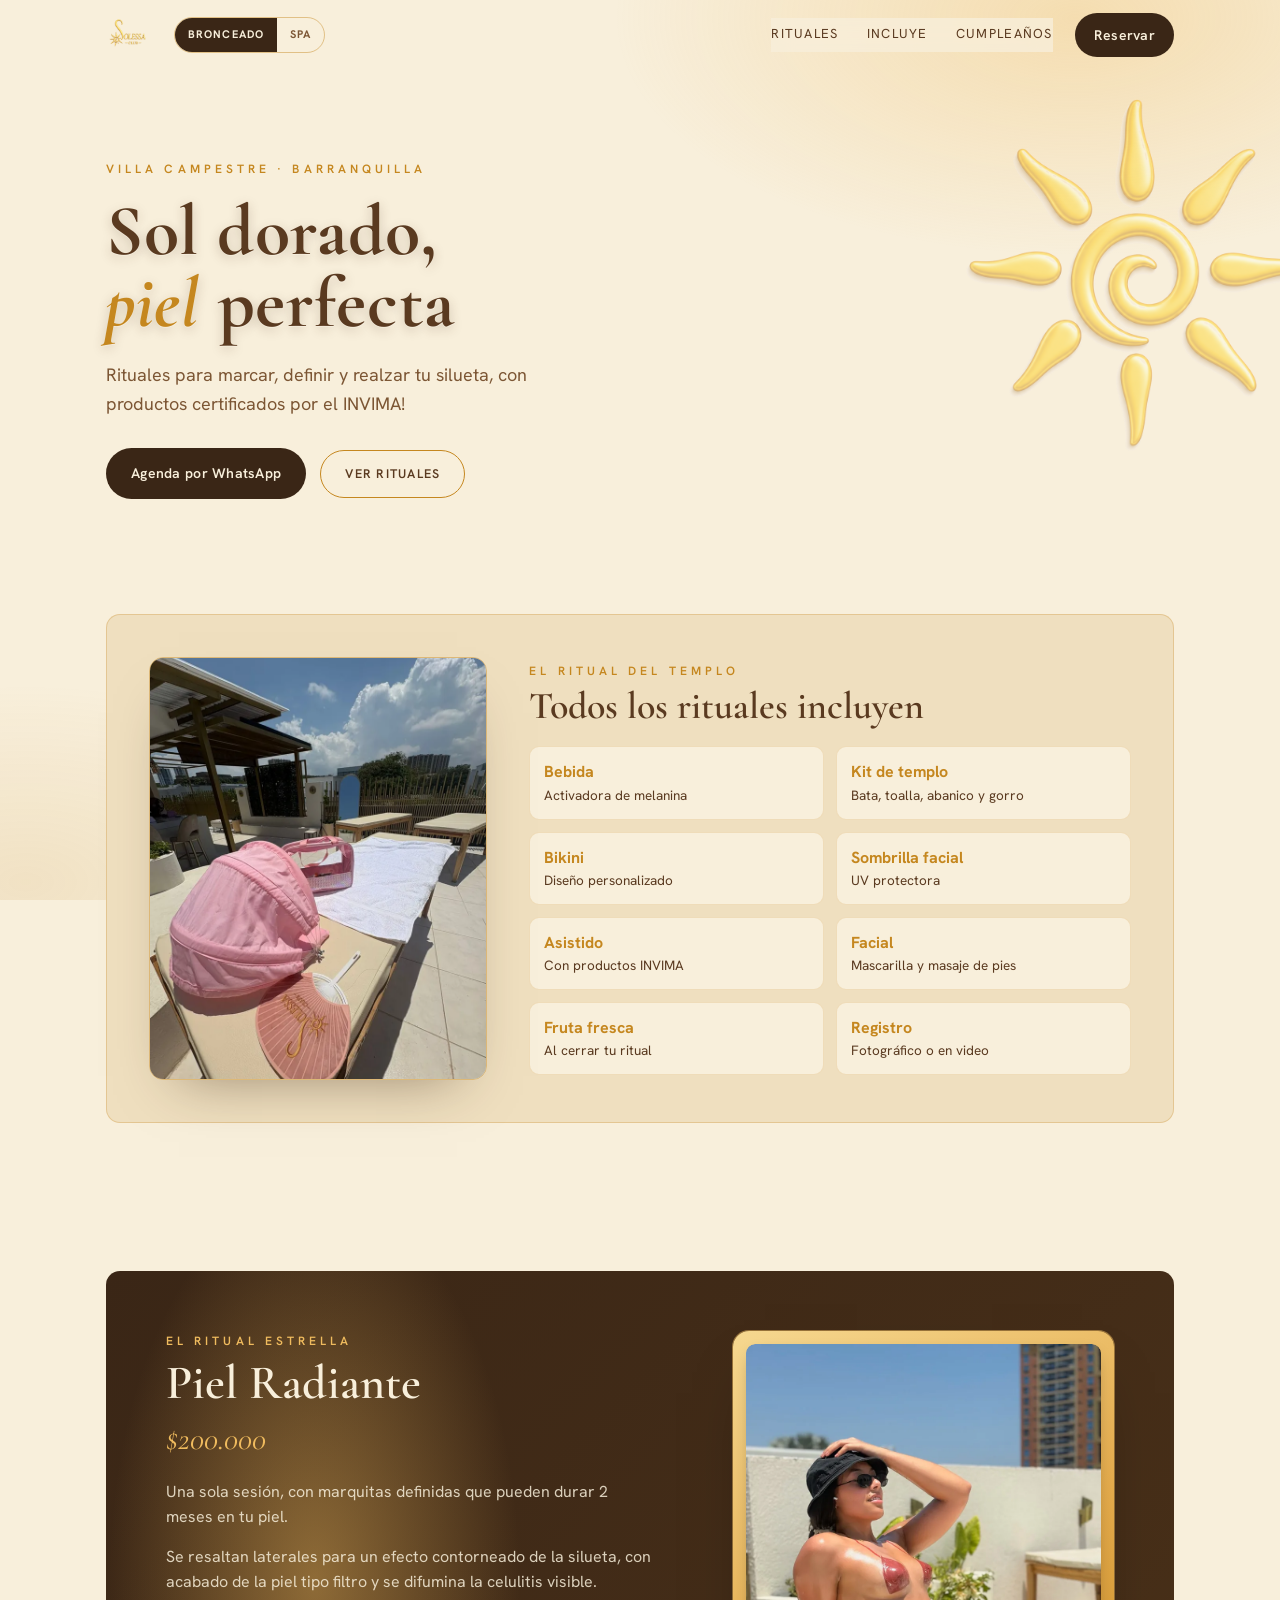
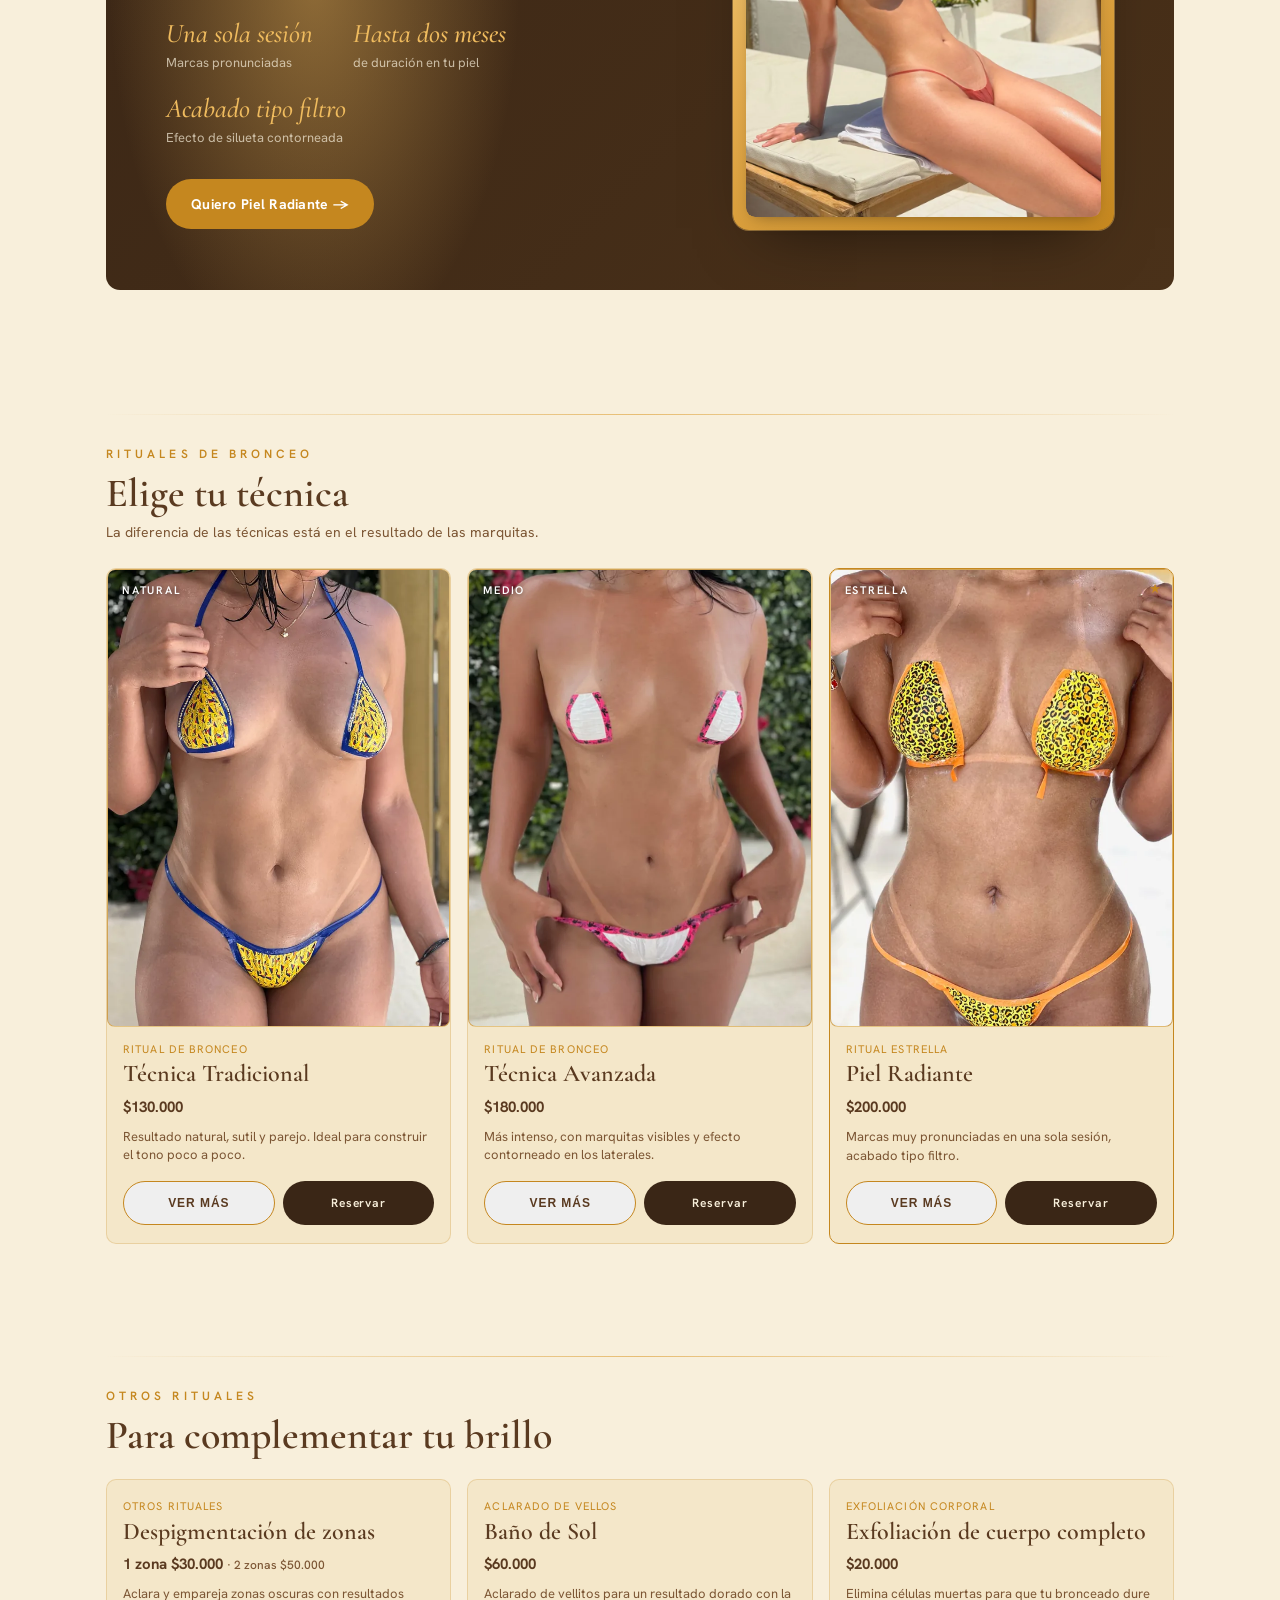
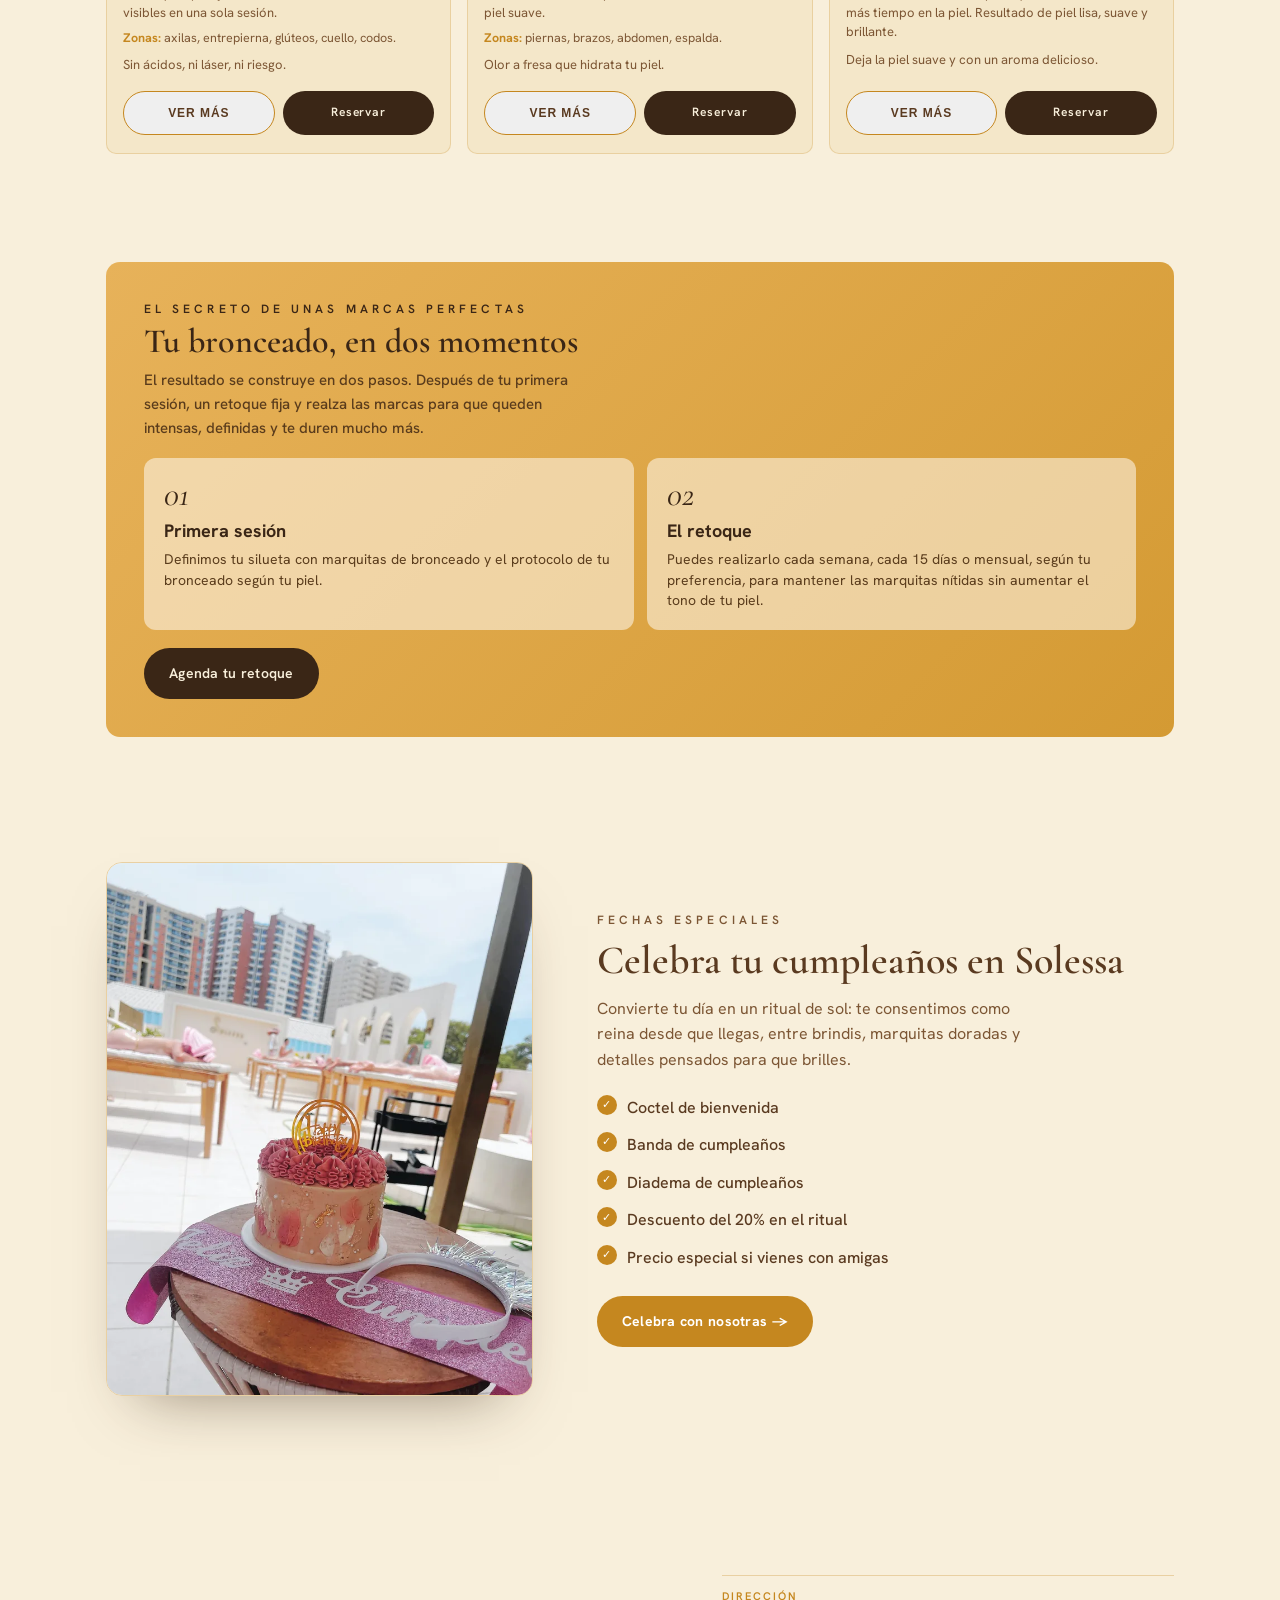
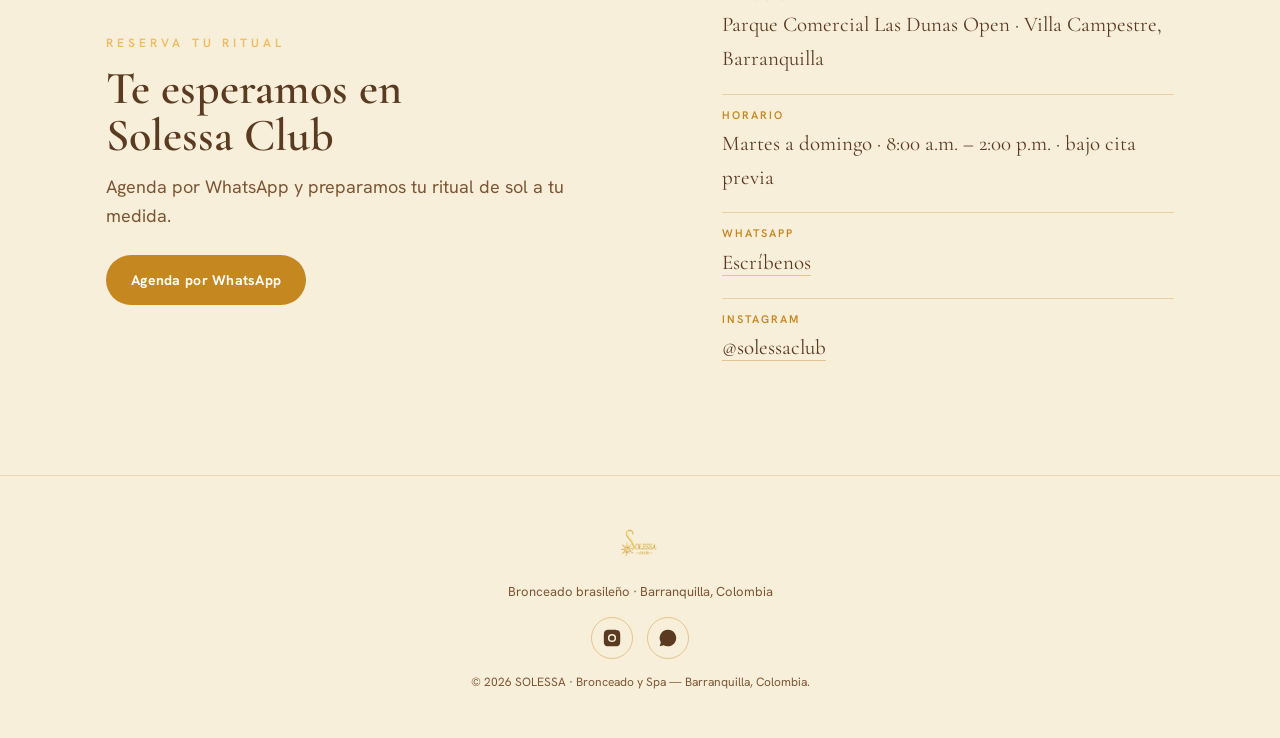
==== bronceado/index.html @ 3734d83b "Sitio SOLESSA: hub + Bronceado + Spa Co-Authored-By: Claude Opus 4.8 <noreply@anthropic.com>" ====
<!DOCTYPE html>
<html lang="es" style="color-scheme:light">
<head>
<meta charset="UTF-8">
<meta name="viewport" content="width=device-width, initial-scale=1, viewport-fit=cover">
<title>Solessa Bronceado · Bronceado brasileño en Barranquilla</title>
<meta name="description" content="Bronceado brasileño asistido en Barranquilla. Técnica tradicional, avanzada y Piel Radiante. Productos INVIMA, ritual completo incluido.">
<meta name="theme-color" content="#F8EFDB">
<meta name="color-scheme" content="light">
<link rel="preconnect" href="https://fonts.googleapis.com">
<link rel="preconnect" href="https://fonts.gstatic.com" crossorigin>
<link rel="preconnect" href="https://wa.me">
<link rel="icon" href="assets/img/favicon.png" type="image/png">
<link rel="apple-touch-icon" href="assets/img/favicon.png">
<meta property="og:type" content="website">
<meta property="og:site_name" content="Solessa Bronceado">
<meta property="og:title" content="Solessa Bronceado · Barranquilla">
<meta property="og:description" content="Bronceado brasileño asistido. Técnicas, Piel Radiante y ritual completo incluido.">
<meta property="og:url" content="https://bronceado.solessa.com/">
<meta property="og:image" content="https://bronceado.solessa.com/assets/img/og.png">
<meta property="og:image:width" content="240"><meta property="og:image:height" content="240">
<meta property="og:locale" content="es_CO">
<meta name="twitter:card" content="summary">
<meta name="twitter:title" content="Solessa Bronceado · Barranquilla">
<meta name="twitter:description" content="Bronceado brasileño asistido. Piel Radiante y ritual completo.">
<meta name="twitter:image" content="https://bronceado.solessa.com/assets/img/og.png">
<link rel="stylesheet" href="https://fonts.googleapis.com/css2?family=Cormorant+Garamond:ital,wght@0,400;0,500;0,600;0,700;1,400;1,500&family=Hanken+Grotesk:wght@400;500;600;700&display=swap">
<link rel="stylesheet" href="assets/css/styles.css">
</head>
<body>
<a class="skip" href="#main">Saltar al contenido</a>

<div class="splash" id="splash" aria-hidden="true">
  <img src="assets/img/mark-s.png" alt="" width="150" height="294" class="splash__logo">
</div>

<header class="nav" id="nav">
  <div class="nav__in">
    <a class="brand" href="#inicio" aria-label="Solessa Bronceado — inicio" translate="no">
      <img src="assets/img/logo-club.png" alt="Solessa Bronceado" width="120" height="49">
    </a>
    <div class="switch" role="group" aria-label="Cambiar de mundo Solessa" translate="no">
      <span class="switch__opt is-active" aria-current="page">Bronceado</span>
      <a class="switch__opt" data-config-href="worldSpa" href="#">Spa</a>
    </div>
    <nav class="nav__links" aria-label="Principal">
      <a href="#rituales">Rituales</a>
      <a href="#incluye">Incluye</a>
      <a href="#cumpleanos">Cumpleaños</a>
    </nav>
    <a class="btn btn--wa nav__cta" data-wa href="#" aria-label="Escríbenos por WhatsApp"><span>Reservar</span></a>
    <button class="nav__burger" id="burger" aria-label="Abrir menú" aria-expanded="false" aria-controls="drawer"><span></span><span></span><span></span></button>
  </div>
</header>

<div class="drawer" id="drawer" aria-hidden="true">
  <nav class="drawer__nav" aria-label="Menú móvil">
    <div class="switch switch--drawer" role="group" aria-label="Cambiar de mundo Solessa" translate="no">
      <span class="switch__opt is-active" aria-current="page">Bronceado</span>
      <a class="switch__opt" data-config-href="worldSpa" href="#">Spa</a>
    </div>
    <a href="#rituales">Rituales</a>
    <a href="#incluye">Incluye</a>
    <a href="#cumpleanos">Cumpleaños</a>
    <a class="btn btn--wa" data-wa href="#">Reservar por WhatsApp</a>
  </nav>
</div>

<main id="main">
  <section class="hero" id="inicio">
    <div class="seal" aria-hidden="true"><img src="assets/img/sun.png" alt="" width="380" height="394"></div>
    <div class="wrap">
      <div class="hero__copy" data-reveal>
        <p class="eyebrow">Villa Campestre · Barranquilla</p>
        <h1 class="hero__title">Sol dorado,<br><em>piel</em> perfecta</h1>
        <p class="lede">Rituales para marcar, definir y realzar tu silueta, con productos certificados por el INVIMA!</p>
        <div class="row">
          <a class="btn btn--wa" data-wa data-msg="Hola Solessa Bronceado, quiero agendar mi ritual." href="#"><span>Agenda por WhatsApp</span></a>
          <a class="btn btn--ghost" href="#rituales">Ver rituales</a>
        </div>
      </div>
    </div>
  </section>

  <!-- INCLUYE (destacado, bajo el hero) -->
  <section class="incluye" id="incluye">
    <div class="wrap">
      <div class="incluye__card" data-reveal>
        <div class="incluye__photo" aria-hidden="true">
          <img class="incl-slide is-on" src="assets/img/incl-1.webp" width="720" height="1026" alt="">
          <img class="incl-slide" src="assets/img/incl-2.webp" width="720" height="960" alt="" loading="lazy">
          <img class="incl-slide" src="assets/img/incl-3.webp" width="720" height="960" alt="" loading="lazy">
          <img class="incl-slide" src="assets/img/incl-4.webp" width="720" height="960" alt="" loading="lazy">
          <img class="incl-slide" src="assets/img/incl-5.webp" width="720" height="960" alt="" loading="lazy">
          <img class="incl-slide" src="assets/img/incl-6.webp" width="720" height="960" alt="" loading="lazy">
          <img class="incl-slide" src="assets/img/incl-7.webp" width="720" height="870" alt="" loading="lazy">
          <img class="incl-slide" src="assets/img/incl-8.webp" width="720" height="960" alt="" loading="lazy">
          <img class="incl-slide" src="assets/img/incl-9.webp" width="720" height="1013" alt="" loading="lazy">
          <img class="incl-slide" src="assets/img/incl-10.webp" width="720" height="960" alt="" loading="lazy">
        </div>
        <div class="incluye__content">
          <p class="eyebrow">El ritual del templo</p>
          <h2 class="incluye__title">Todos los rituales incluyen</h2>
          <ul class="incluye__grid">
            <li><b>Bebida</b> Activadora de melanina</li>
            <li><b>Kit de templo</b> Bata, toalla, abanico y gorro</li>
            <li><b>Bikini</b> Diseño personalizado</li>
            <li><b>Sombrilla facial</b> UV protectora</li>
            <li><b>Asistido</b> Con productos INVIMA</li>
            <li><b>Facial</b> Mascarilla y masaje de pies</li>
            <li><b>Fruta fresca</b> Al cerrar tu ritual</li>
            <li><b>Registro</b> Fotográfico o en video</li>
          </ul>
        </div>
      </div>
    </div>
  </section>

  <!-- ESTRELLA -->
  <section class="star" id="piel-radiante">
    <div class="wrap">
      <div class="star__card" data-reveal>
        <div class="star__glow" aria-hidden="true"></div>
        <div class="star__body">
          <p class="eyebrow eyebrow--sun">El ritual estrella</p>
          <h2 class="star__title">Piel Radiante</h2>
          <p class="star__price">$200.000</p>
          <p class="star__lede">Una sola sesión, con marquitas definidas que pueden durar 2 meses en tu piel.</p>
          <p class="star__lede">Se resaltan laterales para un efecto contorneado de la silueta, con acabado de la piel tipo filtro y se difumina la celulitis visible.</p>
          <ul class="star__points">
            <li><b>Una sola sesión</b><span>Marcas pronunciadas</span></li>
            <li><b>Hasta dos meses</b><span>de duración en tu piel</span></li>
            <li><b>Acabado tipo filtro</b><span>Efecto de silueta contorneada</span></li>
          </ul>
          <a class="btn btn--gold" data-wa data-msg="Hola, quiero agendar el ritual Piel Radiante." href="#">Quiero Piel Radiante →</a>
        </div>
        <div class="star__photo">
          <picture>
            <source srcset="assets/img/piel-radiante.webp" type="image/webp">
            <img src="assets/img/piel-radiante.jpg" width="900" height="1200" alt="Resultado del bronceado Piel Radiante: piel dorada, hidratada y contorneada" loading="lazy">
          </picture>
        </div>
      </div>
    </div>
  </section>

  <!-- RITUALES -->
  <section class="cat" id="rituales">
    <div class="wrap">
      <hr class="rule" aria-hidden="true">
      <header class="cat__head" data-reveal>
        <p class="eyebrow">Rituales de bronceo</p>
        <h2 class="cat__title">Elige tu técnica</h2>
        <p class="cat__sub">La diferencia de las técnicas está en el resultado de las marquitas.</p>
      </header>
      <div class="grid">
        <article class="card" data-reveal data-name="Técnica Tradicional" data-cat="Ritual de bronceo" data-price="$130.000">
          <div class="ph ph--card">
            <picture class="card__pic"><source srcset="assets/img/t-tradicional.webp" type="image/webp"><img src="assets/img/t-tradicional.jpg" width="640" height="853" alt="Bronceado Técnica Tradicional en Solessa" loading="lazy"></picture>
            <span class="ph__tag">Natural</span>
          </div>
          <div class="card__body">
            <small>Ritual de bronceo</small>
            <h3>Técnica Tradicional</h3>
            <p class="card__price">$130.000</p>
            <p class="card__desc">Resultado natural, sutil y parejo. Ideal para construir el tono poco a poco.</p>
            <div class="card__actions">
              <button class="btn btn--ghost" type="button" data-vermas>Ver más</button>
              <a class="btn btn--wa" data-wa data-msg="Hola, quiero reservar el ritual Técnica Tradicional." href="#">Reservar</a>
            </div>
          </div>
          <div class="card__detail" hidden>
            <p>Resultado natural, sutil y parejo. Ideal para construir el tono poco a poco.</p>
            <div class="m-group"><h4>Con amigas</h4><ul><li>De 2 a 4 amigas <span>$115.000 c/u</span></li><li>Desde 5 amigas <span>Espacio privado + descuento</span></li></ul></div>
            <div class="m-group"><h4>Membresía</h4><ul><li>3 sesiones <span>$350.000</span></li></ul><p class="m-note">Válida 1 mes · personal e intransferible.</p></div>
          </div>
        </article>

        <article class="card" data-reveal data-name="Técnica Avanzada" data-cat="Ritual de bronceo" data-price="$180.000">
          <div class="ph ph--card">
            <picture class="card__pic"><source srcset="assets/img/t-avanzada.webp" type="image/webp"><img src="assets/img/t-avanzada.jpg" width="640" height="854" alt="Bronceado Técnica Avanzada en Solessa" loading="lazy"></picture>
            <span class="ph__tag">Medio</span>
          </div>
          <div class="card__body">
            <small>Ritual de bronceo</small>
            <h3>Técnica Avanzada</h3>
            <p class="card__price">$180.000</p>
            <p class="card__desc">Más intenso, con marquitas visibles y efecto contorneado en los laterales.</p>
            <div class="card__actions">
              <button class="btn btn--ghost" type="button" data-vermas>Ver más</button>
              <a class="btn btn--wa" data-wa data-msg="Hola, quiero reservar el ritual Técnica Avanzada." href="#">Reservar</a>
            </div>
          </div>
          <div class="card__detail" hidden>
            <p>Resultado más intenso que el tradicional, con marquitas visibles. Se trabajan los laterales para un efecto contorneado.</p>
            <div class="m-group"><h4>Con amigas</h4><ul><li>De 2 a 4 amigas <span>$165.000 c/u</span></li><li>Desde 5 amigas <span>Espacio privado + descuento</span></li></ul></div>
            <div class="m-group"><h4>Membresía</h4><ul><li>2 sesiones <span>$350.000</span></li></ul><p class="m-note">Para usar en un mes.</p></div>
          </div>
        </article>

        <article class="card card--star" data-reveal data-name="Piel Radiante" data-cat="Ritual estrella" data-price="$200.000">
          <div class="ph ph--card">
            <picture class="card__pic"><source srcset="assets/img/t-radiante.webp" type="image/webp"><img src="assets/img/t-radiante.jpg" width="640" height="753" alt="Bronceado Piel Radiante en Solessa" loading="lazy"></picture>
            <span class="ph__tag">Estrella</span>
          </div>
          <div class="card__body">
            <small>Ritual estrella</small>
            <h3>Piel Radiante</h3>
            <p class="card__price">$200.000</p>
            <p class="card__desc">Marcas muy pronunciadas en una sola sesión, acabado tipo filtro.</p>
            <div class="card__actions">
              <button class="btn btn--ghost" type="button" data-vermas>Ver más</button>
              <a class="btn btn--wa" data-wa data-msg="Hola, quiero reservar el ritual Piel Radiante." href="#">Reservar</a>
            </div>
          </div>
          <div class="card__detail" hidden>
            <p>Marcas muy pronunciadas en una sola sesión. Tono dorado y radiante, acabado tipo filtro, hidratado y parejo. Su resultado puede durar hasta 2 meses.</p>
            <div class="m-group"><h4>Con amigas</h4><ul><li>De 2 a 4 amigas <span>$185.000 c/u</span></li><li>Desde 5 amigas <span>Espacio privado + descuento</span></li></ul></div>
            <div class="m-group"><h4>Para mantenerlo</h4><p class="m-note">Te recomendamos un retoque tras la primera sesión para conservar las marcas intensas y definidas.</p></div>
          </div>
        </article>
      </div>
    </div>
  </section>

  <!-- OTROS RITUALES -->
  <section class="cat">
    <div class="wrap">
      <hr class="rule" aria-hidden="true">
      <header class="cat__head" data-reveal>
        <p class="eyebrow">Otros rituales</p>
        <h2 class="cat__title">Para complementar tu brillo</h2>
      </header>
      <div class="grid">
        <article class="card card--noimg" data-reveal data-name="Despigmentación de zonas" data-cat="Otros rituales" data-price="Desde $30.000">
          <div class="card__body">
            <small>Otros rituales</small>
            <h3>Despigmentación de zonas</h3>
            <p class="card__price">1 zona $30.000 <small>· 2 zonas $50.000</small></p>
            <p class="card__desc">Aclara y empareja zonas oscuras con resultados visibles en una sola sesión.</p>
            <p class="card__desc card__zones"><b>Zonas:</b> axilas, entrepierna, glúteos, cuello, codos.</p>
            <p class="card__desc">Sin ácidos, ni láser, ni riesgo.</p>
            <div class="card__actions">
              <button class="btn btn--ghost" type="button" data-vermas>Ver más</button>
              <a class="btn btn--wa" data-wa data-msg="Hola, quiero reservar Despigmentación de zonas." href="#">Reservar</a>
            </div>
          </div>
          <div class="card__detail" hidden>
            <p>Aclara y empareja zonas oscuras. Sin ácidos, sin láser, sin riesgo.</p>
            <div class="m-group"><h4>Zonas a elegir</h4><p class="m-note">Axilas, entrepierna, glúteos, rodillas, codos, cuello.</p></div>
            <div class="m-group"><h4>Precios</h4><ul><li>1 zona <span>$30.000</span></li><li>2 zonas <span>$50.000</span></li></ul></div>
            <div class="m-group"><h4>Antes de tu cita</h4><p class="m-note">No te rasures 2 días antes. Evita láser 15 días antes y después.</p></div>
          </div>
        </article>

        <article class="card card--noimg" data-reveal data-name="Baño de Sol" data-cat="Aclarado de vellos" data-price="$60.000">
          <div class="card__body">
            <small>Aclarado de vellos</small>
            <h3>Baño de Sol</h3>
            <p class="card__price">$60.000</p>
            <p class="card__desc">Aclarado de vellitos para un resultado dorado con la piel suave.</p>
            <p class="card__desc card__zones"><b>Zonas:</b> piernas, brazos, abdomen, espalda.</p>
            <p class="card__desc">Olor a fresa que hidrata tu piel.</p>
            <div class="card__actions">
              <button class="btn btn--ghost" type="button" data-vermas>Ver más</button>
              <a class="btn btn--wa" data-wa data-msg="Hola, quiero reservar el Baño de Sol." href="#">Reservar</a>
            </div>
          </div>
          <div class="card__detail" hidden>
            <p>Aclara los vellos del cuerpo. Acabado dorado y aroma a fresa.</p>
            <div class="m-group"><h4>Zonas</h4><p class="m-note">Brazos, espalda, piernas, abdomen.</p></div>
            <div class="m-group"><h4>Ideal si</h4><p class="m-note">Quieres reducir vellos sin depilarte, o complementar tu bronceo.</p></div>
          </div>
        </article>

        <article class="card card--noimg" data-reveal data-name="Exfoliación de cuerpo completo" data-cat="Exfoliación corporal" data-price="$20.000">
          <div class="card__body">
            <small>Exfoliación corporal</small>
            <h3>Exfoliación de cuerpo completo</h3>
            <p class="card__price">$20.000</p>
            <p class="card__desc">Elimina células muertas para que tu bronceado dure más tiempo en la piel. Resultado de piel lisa, suave y brillante.</p>
            <p class="card__desc">Deja la piel suave y con un aroma delicioso.</p>
            <div class="card__actions">
              <button class="btn btn--ghost" type="button" data-vermas>Ver más</button>
              <a class="btn btn--wa" data-wa data-msg="Hola, quiero reservar la Exfoliación de cuerpo completo." href="#">Reservar</a>
            </div>
          </div>
          <div class="card__detail" hidden>
            <p>Exfoliación corporal. Piel lisa, renovada, con acabado tipo filtro.</p>
            <div class="m-group"><h4>Ideal si</h4><p class="m-note">Quieres preparar tu piel antes del bronceo o solo renovarla.</p></div>
            <div class="m-group"><h4>Tip</h4><p class="m-note">Exfoliación primero, luego bronceo: mejor adherencia y duración. Producto con registro INVIMA.</p></div>
          </div>
        </article>
      </div>
    </div>
  </section>

  <!-- RETOQUE -->
  <section class="retoque">
    <div class="wrap">
      <div class="retoque__card" data-reveal>
        <p class="eyebrow" style="color:var(--bronze)">El secreto de unas marcas perfectas</p>
        <h2 class="retoque__title">Tu bronceado, en dos momentos</h2>
        <p class="retoque__lede">El resultado se construye en dos pasos. Después de tu primera sesión, un retoque fija y realza las marcas para que queden intensas, definidas y te duren mucho más.</p>
        <div class="retoque__steps">
          <div class="step"><div class="num">01</div><h4>Primera sesión</h4><p>Definimos tu silueta con marquitas de bronceado y el protocolo de tu bronceado según tu piel.</p></div>
          <div class="step"><div class="num">02</div><h4>El retoque</h4><p>Puedes realizarlo cada semana, cada 15 días o mensual, según tu preferencia, para mantener las marquitas nítidas sin aumentar el tono de tu piel.</p></div>
        </div>
        <a class="btn btn--wa" data-wa data-msg="Hola, quiero agendar mi retoque de bronceado." href="#">Agenda tu retoque</a>
      </div>
    </div>
  </section>

  <!-- CUMPLEAÑOS -->
  <section class="bday" id="cumpleanos">
    <div class="wrap bday__grid">
      <div class="bday__media" data-reveal>
        <img class="bday-slide is-on" src="assets/img/cumple-1.webp" width="760" height="1013" alt="Clienta celebrando su cumpleaños en Solessa" loading="lazy">
        <img class="bday-slide" src="assets/img/cumple-2.webp" width="760" height="1013" alt="" loading="lazy">
        <img class="bday-slide" src="assets/img/cumple-3.webp" width="760" height="1013" alt="" loading="lazy">
        <img class="bday-slide" src="assets/img/cumple-4.webp" width="760" height="1013" alt="" loading="lazy">
        <img class="bday-slide" src="assets/img/cumple-5.webp" width="760" height="1013" alt="" loading="lazy">
      </div>
      <div class="bday__copy" data-reveal>
        <p class="eyebrow eyebrow--sun">Fechas especiales</p>
        <h2 class="bday__title">Celebra tu cumpleaños en Solessa</h2>
        <p>Convierte tu día en un ritual de sol: te consentimos como reina desde que llegas, entre brindis, marquitas doradas y detalles pensados para que brilles.</p>
        <ul class="bday__list">
          <li>Coctel de bienvenida</li>
          <li>Banda de cumpleaños</li>
          <li>Diadema de cumpleaños</li>
          <li>Descuento del 20% en el ritual</li>
          <li>Precio especial si vienes con amigas</li>
        </ul>
        <a class="btn btn--gold" data-wa data-msg="Hola, quiero celebrar mi cumpleaños en Solessa." href="#">Celebra con nosotras →</a>
      </div>
    </div>
  </section>

  <!-- CONTACTO -->
  <section class="contact" id="contacto">
    <div class="wrap contact__grid">
      <div class="contact__copy" data-reveal>
        <p class="eyebrow eyebrow--sun">Reserva tu ritual</p>
        <h2 class="contact__title">Te esperamos en<br>Solessa Club</h2>
        <p class="lede">Agenda por WhatsApp y preparamos tu ritual de sol a tu medida.</p>
        <a class="btn btn--gold" data-wa data-msg="Hola Solessa Bronceado, quiero agendar mi ritual." href="#">Agenda por WhatsApp</a>
      </div>
      <dl class="contact__info" data-reveal>
        <div><dt>Dirección</dt><dd data-config="address">Barranquilla, Colombia</dd></div>
        <div><dt>Horario</dt><dd data-config="hours">Martes a domingo · 8:00 a.m. – 2:00 p.m. · bajo cita previa</dd></div>
        <div><dt>WhatsApp</dt><dd><a data-wa data-config="phoneText" href="#">Escríbenos</a></dd></div>
        <div><dt>Instagram</dt><dd><a data-config="instagram" data-config-href="instagramUrl" href="#" target="_blank" rel="noopener">@solessaclub</a></dd></div>
      </dl>
    </div>
  </section>
</main>

<footer>
  <div class="wrap foot__in">
    <a class="brand" href="#inicio" aria-label="Solessa Bronceado — inicio" translate="no"><img src="assets/img/logo-club.png" alt="Solessa Bronceado" width="110" height="45" loading="lazy"></a>
    <p class="foot__tag">Bronceado brasileño · Barranquilla, Colombia</p>
    <div class="foot__social">
      <a data-config-href="instagramUrl" href="#" target="_blank" rel="noopener" aria-label="Instagram"><svg viewBox="0 0 24 24" width="20" height="20" aria-hidden="true"><path fill="currentColor" d="M12 2.2c3.2 0 3.6 0 4.9.1 1.2.1 1.8.2 2.2.4.6.2 1 .5 1.4.9.4.4.7.8.9 1.4.2.4.3 1 .4 2.2.1 1.3.1 1.7.1 4.9s0 3.6-.1 4.9c-.1 1.2-.2 1.8-.4 2.2-.2.6-.5 1-.9 1.4-.4.4-.8.7-1.4.9-.4.2-1 .3-2.2.4-1.3.1-1.7.1-4.9.1s-3.6 0-4.9-.1c-1.2-.1-1.8-.2-2.2-.4a3.8 3.8 0 0 1-1.4-.9 3.8 3.8 0 0 1-.9-1.4c-.2-.4-.3-1-.4-2.2C2.2 15.6 2.2 15.2 2.2 12s0-3.6.1-4.9c.1-1.2.2-1.8.4-2.2.2-.6.5-1 .9-1.4.4-.4.8-.7 1.4-.9.4-.2 1-.3 2.2-.4C8.4 2.2 8.8 2.2 12 2.2Zm0 4.9a4.9 4.9 0 1 0 0 9.8 4.9 4.9 0 0 0 0-9.8Zm0 8a3.1 3.1 0 1 1 0-6.2 3.1 3.1 0 0 1 0 6.2Zm6.2-8.2a1.1 1.1 0 1 1-2.3 0 1.1 1.1 0 0 1 2.3 0Z"/></svg></a>
      <a data-wa href="#" aria-label="WhatsApp"><svg viewBox="0 0 24 24" width="20" height="20" aria-hidden="true"><path fill="currentColor" d="M12 2a10 10 0 0 0-8.6 15.1L2 22l4.9-1.3A10 10 0 1 0 12 2Z"/></svg></a>
    </div>
    <p class="foot__legal">© <span id="year">2026</span> <span translate="no">SOLESSA</span> · Bronceado y Spa — Barranquilla, Colombia.</p>
  </div>
</footer>

<!-- MODAL -->
<div class="modal" id="modal" aria-hidden="true">
  <div class="modal__overlay" data-close></div>
  <div class="modal__panel" role="dialog" aria-modal="true" aria-labelledby="modalTitle">
    <button class="modal__close" data-close aria-label="Cerrar">&times;</button>
    <div class="modal__body">
      <small class="modal__cat" id="modalCat"></small>
      <h3 id="modalTitle"></h3>
      <p class="modal__price" id="modalPrice"></p>
      <div class="modal__detail" id="modalDetail"></div>
      <a class="btn btn--gold" id="modalWa" data-wa href="#">Agendar este ritual</a>
    </div>
  </div>
</div>

<div class="lightbox" id="lightbox" aria-hidden="true">
  <button class="lightbox__close" data-lbclose aria-label="Cerrar">&times;</button>
  <div class="lightbox__stage"><div class="ph ph--lb"><span class="ph__tag" id="lbTag">foto</span></div></div>
</div>

<script src="assets/js/main.js" defer></script>
</body>
</html>
---- bronceado/assets/css/styles.css ----
/* ============================================================
   SOLESSA BRONCEADO — mundo sol/dorado (hermano del Spa)
   ============================================================ */
:root{
  --cream:#F8EFDB; --cream-2:#F0E2C2; --panel:#F4E7C9; --panel-2:#EFDFBF;
  --gold:#C5871F; --gold-soft:#E0A847; --gold-bright:#EFBB5E; --sun:#EFBB5E;
  --cafe:#5A3A20; --cafe-soft:#7C5634; --bronze:#3A2616; --bronze-2:#4A3119;
  --display:"Cormorant Garamond",Georgia,serif; --ui:"Hanken Grotesk",system-ui,-apple-system,sans-serif;
  --maxw:1180px; --pad:clamp(20px,5vw,56px); --r:14px; --ease:cubic-bezier(.22,.61,.36,1);
}
*{box-sizing:border-box;margin:0;padding:0}
html{-webkit-text-size-adjust:100%;scroll-behavior:smooth}
@media (prefers-reduced-motion:reduce){html{scroll-behavior:auto}}
body{background:var(--cream);color:var(--cafe);font-family:var(--ui);font-size:16px;line-height:1.6;
  -webkit-font-smoothing:antialiased;overflow-x:hidden;-webkit-tap-highlight-color:transparent}
body::before{content:"";position:fixed;inset:0;z-index:-1;pointer-events:none;
  background:radial-gradient(60% 44% at 84% 2%,rgba(239,187,94,.34),transparent 60%),
            radial-gradient(50% 40% at 2% 98%,rgba(197,135,31,.12),transparent 55%)}
img{max-width:100%;display:block;height:auto}
a{color:inherit;text-decoration:none}
*{touch-action:manipulation}
:focus-visible{outline:2px solid var(--gold);outline-offset:3px;border-radius:3px}

.wrap{max-width:var(--maxw);margin:0 auto;padding-inline:var(--pad)}
section[id]{scroll-margin-top:clamp(76px,10vw,92px)}
.eyebrow{font-size:12px;letter-spacing:.34em;text-transform:uppercase;color:var(--gold);font-weight:600}
.eyebrow--sun{color:var(--sun)}
.lede{font-size:clamp(15px,1.6vw,18px);color:var(--cafe-soft);max-width:48ch}
.rule{height:1px;border:0;background:linear-gradient(90deg,transparent,var(--gold-soft),transparent);opacity:.7}
.row{display:flex;gap:14px;flex-wrap:wrap;align-items:center}
.ico{flex:none}

.skip{position:fixed;left:12px;top:-60px;z-index:200;background:var(--bronze);color:var(--cream);padding:10px 16px;border-radius:8px;transition:top .25s}
.skip:focus{top:calc(12px + env(safe-area-inset-top))}

.btn{display:inline-flex;align-items:center;gap:9px;border-radius:999px;font-weight:600;font-size:14px;
  letter-spacing:.02em;padding:13px 24px;cursor:pointer;border:1px solid transparent;min-height:44px;
  transition:transform .25s var(--ease),background .25s,color .25s,box-shadow .25s}
.btn:active{transform:scale(.97)}
.btn--wa{background:var(--bronze);color:var(--cream)}
.btn--wa:hover{background:#2c1d10}
.btn--ghost{border-color:var(--gold);color:var(--cafe);text-transform:uppercase;letter-spacing:.1em;font-size:12.5px}
.btn--ghost:hover{background:rgba(197,135,31,.12)}
.btn--gold{background:var(--gold);color:#fff;font-weight:700}
.btn--gold:hover{background:#b3791a;box-shadow:0 8px 24px -10px rgba(197,135,31,.7)}

.ph{position:relative;overflow:hidden;border:1px solid rgba(197,135,31,.24);
  background:linear-gradient(155deg,#EFD8A4,#DDB871 60%,#CFa45f);border-radius:8px}
.ph--dark{background:linear-gradient(150deg,#46301c,#33210f)}
.ph__tag{position:absolute;left:14px;top:12px;font-size:11px;letter-spacing:.16em;text-transform:uppercase;color:rgba(58,38,22,.5);font-weight:600}
.ph--dark .ph__tag{color:var(--sun)}
.ph__tag--gold{color:var(--gold)}
.ph--portrait{aspect-ratio:3/4}.ph--square{aspect-ratio:1}.ph--card{aspect-ratio:3/4}
.ph--g{aspect-ratio:1;cursor:pointer;padding:0}
.ph--modal{aspect-ratio:16/9}.ph--lb{width:min(82vw,720px);aspect-ratio:4/3;background:linear-gradient(155deg,#EFD8A4,#CFA45F)}

.splash{position:fixed;inset:0;z-index:300;display:grid;place-items:center;background:var(--cream);transition:opacity .6s var(--ease),visibility .6s}
.splash.is-done{opacity:0;visibility:hidden}
.splash__logo{width:clamp(70px,16vw,104px);height:auto;animation:rise .9s var(--ease) both}
@keyframes rise{from{opacity:0;transform:translateY(14px) scale(.96)}to{opacity:1;transform:none}}

nav{position:sticky;top:0;z-index:100;backdrop-filter:saturate(1.1) blur(10px);
  background:rgba(248,239,219,.78);border-bottom:1px solid rgba(197,135,31,0);transition:border-color .3s,background .3s;padding-top:env(safe-area-inset-top)}
nav.is-stuck{border-color:rgba(197,135,31,.24);background:rgba(248,239,219,.92)}
.nav__in{display:flex;align-items:center;gap:22px;justify-content:space-between;max-width:var(--maxw);margin:0 auto;padding:12px var(--pad)}
.brand img{height:46px;width:auto;transition:opacity .3s}
.brand:hover img{opacity:.8}
.switch{display:inline-flex;align-items:center;border:1px solid rgba(197,135,31,.45);border-radius:999px;overflow:hidden;
  font-size:11px;letter-spacing:.1em;text-transform:uppercase;font-weight:700;flex:none}
.switch__opt{padding:7px 13px;color:var(--cafe-soft);min-height:34px;display:inline-flex;align-items:center;transition:background .25s var(--ease),color .25s}
.switch__opt.is-active{background:var(--bronze);color:var(--cream)}
.switch__opt:not(.is-active):hover,.switch__opt:not(.is-active):focus-visible{background:rgba(197,135,31,.16);color:var(--cafe)}
.nav__links{display:flex;gap:28px;margin-inline-start:auto}
.nav__links a{font-size:13px;letter-spacing:.1em;text-transform:uppercase;position:relative;padding:6px 0;min-width:0}
.nav__links a::after{content:"";position:absolute;left:0;bottom:0;width:0;height:1px;background:var(--gold);transition:width .35s var(--ease)}
.nav__links a:hover::after,.nav__links a:focus-visible::after{width:100%}
.nav__cta{padding:10px 18px}
.nav__burger{display:none;flex-direction:column;gap:5px;width:44px;height:44px;align-items:center;justify-content:center;background:none;border:0;cursor:pointer}
.nav__burger span{display:block;width:22px;height:2px;background:var(--bronze);border-radius:2px;transition:transform .3s,opacity .3s}
nav.is-open .nav__burger span:nth-child(1){transform:translateY(7px) rotate(45deg)}
nav.is-open .nav__burger span:nth-child(2){opacity:0}
nav.is-open .nav__burger span:nth-child(3){transform:translateY(-7px) rotate(-45deg)}
@media (max-width:860px){.nav__links,.nav__cta{display:none}.nav__burger{display:flex}}

.drawer{position:fixed;inset:0 0 0 auto;width:min(80vw,320px);z-index:99;background:var(--cream);transform:translateX(100%);
  transition:transform .4s var(--ease);box-shadow:-20px 0 60px -30px rgba(58,38,22,.5);
  padding:calc(86px + env(safe-area-inset-top)) 28px 28px;overscroll-behavior:contain;visibility:hidden}
.drawer.is-open{transform:none;visibility:visible}
.drawer__nav{display:flex;flex-direction:column;gap:8px}
.drawer__nav a{font-family:var(--display);font-size:26px;padding:10px 0;border-bottom:1px solid rgba(197,135,31,.2)}
.drawer__nav a.btn{font-family:var(--ui);font-size:14px;margin-top:18px;justify-content:center;border-bottom:0}
.switch--drawer{align-self:flex-start;margin-bottom:6px}
.switch--drawer .switch__opt{font-family:var(--ui);font-size:12px;letter-spacing:.1em;padding:9px 16px;min-height:42px;border-bottom:0}

.hero{position:relative;padding:clamp(48px,7vw,104px) 0 clamp(34px,4vw,60px);overflow:hidden}
.seal{position:absolute;right:clamp(-50px,-2vw,-10px);top:6%;width:min(34vw,340px);opacity:.45;animation:spin 100s linear infinite;pointer-events:none}
.seal img{width:100%;height:auto;display:block}
@keyframes spin{to{transform:rotate(360deg)}}
.hero__copy{position:relative;z-index:1;max-width:min(660px,94%)}
.hero__title{font-family:var(--display);font-weight:700;font-size:clamp(40px,5.8vw,72px);line-height:1;letter-spacing:.01em;
  color:var(--cafe);text-shadow:0 1px 0 rgba(255,250,240,.4),0 3px 12px rgba(74,46,24,.22);margin:16px 0 0;text-wrap:balance}
.hero__title em{font-style:italic;color:var(--gold)}
.hero__copy .lede{margin-top:22px}.hero__copy .row{margin-top:30px}
@media (max-width:860px){.seal{width:min(44vw,240px);opacity:.4;top:4%}}

.marquee{overflow:hidden;border-block:1px solid rgba(197,135,31,.24);padding:14px 0;margin-top:8px;
  -webkit-mask:linear-gradient(90deg,transparent,#000 8%,#000 92%,transparent);mask:linear-gradient(90deg,transparent,#000 8%,#000 92%,transparent)}
.marquee__track{display:flex;gap:28px;width:max-content;animation:marq 30s linear infinite}
.marquee__track span{font-family:var(--display);font-size:22px;color:var(--cafe-soft);font-style:italic}
.marquee__track span:nth-child(even){color:var(--gold);font-style:normal}
@keyframes marq{to{transform:translateX(calc(-50% - 14px))}}

/* ESTRELLA (Piel Radiante) */
.star{padding:clamp(40px,7vw,84px) 0}
.star__card{position:relative;overflow:hidden;border-radius:var(--r);color:var(--cream);background:linear-gradient(135deg,var(--bronze),var(--bronze-2));
  display:grid;grid-template-columns:1.15fr .85fr;gap:clamp(24px,4vw,52px);align-items:center;padding:clamp(28px,5vw,60px)}
.star__glow{position:absolute;left:-8%;top:-40%;width:55%;height:180%;pointer-events:none;background:radial-gradient(closest-side,rgba(239,187,94,.45),transparent 70%)}
.star__body{position:relative;z-index:1}
.star__photo{position:relative;z-index:1;align-self:stretch;min-height:360px;border-radius:16px;
  background:linear-gradient(150deg,#F6D890,#E4AB4C 52%,#C5871F);padding:13px;
  box-shadow:0 30px 60px -32px rgba(0,0,0,.55),0 0 0 1px rgba(239,187,94,.5)}
.star__photo picture{display:block;width:100%;height:100%;border-radius:9px;overflow:hidden;box-shadow:0 6px 18px -8px rgba(0,0,0,.45)}
.star__photo img{width:100%;height:100%;object-fit:cover;object-position:center 12%;border-radius:9px}
.star__title{font-family:var(--display);font-weight:600;font-size:clamp(30px,4.4vw,48px);line-height:1;margin:8px 0 6px}
.star__price{font-family:var(--display);font-style:italic;font-size:clamp(24px,3vw,32px);color:var(--sun)}
.star__lede{color:rgba(248,239,219,.84);max-width:54ch;margin-top:14px}
.star__points{list-style:none;display:flex;flex-wrap:wrap;gap:20px 40px;margin:24px 0 30px}
.star__points li{max-width:210px}
.star__points b{display:block;font-family:var(--display);font-weight:500;font-style:italic;font-size:clamp(21px,2.5vw,27px);color:var(--sun);line-height:1.08}
.star__points span{display:block;font-size:13px;color:rgba(248,239,219,.7);margin-top:5px}
@media (max-width:820px){
  .star{padding:24px 0}
  .star__card{grid-template-columns:1fr 108px;gap:12px;padding:14px;align-items:center}
  .star .eyebrow{font-size:9.5px;letter-spacing:.22em}
  .star__title{font-size:20px;margin:2px 0 3px}
  .star__price{font-size:16px}
  .star__lede{font-size:11.5px;margin-top:5px;line-height:1.38}
  .star__points{display:none}
  .star__card .btn{margin-top:11px;padding:9px 12px;font-size:11px}
  .star__photo{min-height:0;aspect-ratio:3/4;max-width:108px;padding:5px;border-radius:10px;align-self:center}
  .star__photo picture,.star__photo img{border-radius:6px}
}

/* CATÁLOGO */
.cat{padding:clamp(20px,4vw,40px) 0 clamp(40px,7vw,72px)}
.cat__head{margin:30px 0 24px}
.cat__title{font-family:var(--display);font-weight:600;font-size:clamp(25px,3.6vw,40px);line-height:1.02;color:var(--cafe);margin-top:8px;text-wrap:balance}
.cat__sub{color:var(--cafe-soft);font-size:14px;margin-top:8px}
.grid{display:grid;grid-template-columns:repeat(3,1fr);gap:16px}
.grid--4{grid-template-columns:repeat(3,1fr)}
@media (max-width:900px){.grid,.grid--4{grid-template-columns:repeat(2,1fr);gap:12px}}
.card{position:relative;border-radius:10px;overflow:hidden;background:var(--panel);border:1px solid rgba(197,135,31,.24);text-align:left;
  display:flex;flex-direction:column;transition:transform .4s var(--ease),box-shadow .4s,border-color .3s}
.card:hover{transform:translateY(-4px);box-shadow:0 18px 40px -24px rgba(58,38,22,.5);border-color:rgba(197,135,31,.5)}
.card__desc{margin-top:9px;font-size:13px;color:var(--cafe-soft);line-height:1.45}
.card__zones{margin-top:6px;font-size:12.5px}
.card__zones b{color:var(--gold);font-weight:700}
.card--noimg .card__body{padding-top:18px}
/* Estrella centrada cuando la grilla es de 2 columnas */
@media (max-width:900px){
  .card--star{grid-column:1 / -1;justify-self:center;width:calc(50% - 6px)}
}
/* "Otros rituales" compactos en móvil: solo título/precio (el resumen queda en Ver más) */
@media (max-width:640px){
  .card--noimg .card__desc{display:none}
  .card--noimg .card__body{padding:12px 12px 14px}
  .card--noimg .card__body h3{font-size:16px}
  .card--noimg .card__price{font-size:12.5px;margin-top:6px}
  .card--noimg .card__price small{font-size:11px}
  .card__actions{gap:6px;padding-top:12px}
  .card__actions .btn{padding:8px 8px;font-size:10px;letter-spacing:.05em;min-height:36px}
}
.card__actions{display:flex;gap:8px;margin-top:auto;padding-top:16px}
.card__actions .btn{flex:1;min-width:0;justify-content:center;padding:11px 10px;font-size:12px;letter-spacing:.08em}
@media (max-width:900px){.card__actions{flex-direction:column}}
.card .ph--card .ph__tag{font-size:11px}
.card__body{padding:14px 16px 18px;flex:1;display:flex;flex-direction:column}
.card__body small{color:var(--gold);font-size:11px;letter-spacing:.1em;text-transform:uppercase}
.card__body h3{font-family:var(--display);font-weight:600;font-size:clamp(19px,2.4vw,24px);line-height:1.06;margin-top:3px;color:var(--cafe);min-width:0;text-wrap:balance}
.card__price{margin-top:8px;font-weight:700;color:var(--cafe);font-size:15px;font-variant-numeric:tabular-nums}
.card__price small{font-weight:500;color:var(--cafe-soft);letter-spacing:0;text-transform:none;font-size:12px}
.card--star{border-color:var(--gold)}
.card--star::after{content:"★";position:absolute;right:12px;top:10px;color:var(--gold);font-size:13px;z-index:3}
.card__pic{position:absolute;inset:0}
.card__pic img{width:100%;height:100%;object-fit:cover;object-position:center bottom}
.ph--card .ph__tag{z-index:2;color:#fff;font-weight:600;text-shadow:0 1px 5px rgba(0,0,0,.6)}

/* INCLUYE */
.incluye{padding:clamp(28px,5vw,64px) 0}
.incluye__card{background:var(--panel-2);border:1px solid rgba(197,135,31,.28);border-radius:var(--r);padding:clamp(20px,3.4vw,42px);
  display:grid;grid-template-columns:.72fr 1.28fr;gap:clamp(20px,3.4vw,42px);align-items:center}
.incluye__photo{position:relative;aspect-ratio:4/5;border-radius:14px;overflow:hidden;border:1px solid rgba(197,135,31,.45);box-shadow:0 26px 54px -30px rgba(58,38,22,.5)}
.incl-slide{position:absolute;inset:0;width:100%;height:100%;object-fit:cover;object-position:center;opacity:0;transition:opacity .55s var(--ease)}
.incl-slide.is-on{opacity:1}
.incluye__title{font-family:var(--display);font-weight:600;font-size:clamp(24px,3.4vw,38px);line-height:1.04;color:var(--cafe);margin:6px 0 20px;text-wrap:balance}
.incluye__grid{display:grid;grid-template-columns:repeat(2,1fr);gap:12px}
.incluye__grid li{list-style:none;background:var(--cream);border-radius:10px;padding:14px;border:1px solid rgba(197,135,31,.18);font-size:13.5px;color:var(--cafe);line-height:1.4}
.incluye__grid li b{display:block;font-size:16px;margin-bottom:2px;color:var(--gold)}
@media (max-width:820px){
  .incluye{padding:16px 0}
  .incluye__card{grid-template-columns:1fr;gap:12px;padding:14px}
  .incluye__photo{width:146px;max-width:100%;justify-self:center}
  .incluye__content{text-align:center}
  .incluye .eyebrow{font-size:9px;letter-spacing:.2em}
  .incluye__title{font-size:18px;margin:3px 0 10px}
  .incluye__grid{gap:6px;text-align:left}
  .incluye__grid li{padding:8px 9px;font-size:10px;line-height:1.3}
  .incluye__grid li b{font-size:11.5px;margin-bottom:1px}
}
@media (prefers-reduced-motion:reduce){.incl-slide{transition:none}}

/* RETOQUE — dos momentos */
.retoque{padding:clamp(16px,3.2vw,36px) 0}
.retoque__card{position:relative;overflow:hidden;border-radius:var(--r);background:linear-gradient(135deg,#E7B25A,#D49A33);padding:clamp(18px,3.2vw,38px)}
.retoque__title{font-family:var(--display);font-weight:600;font-size:clamp(22px,3vw,34px);line-height:1.04;color:var(--bronze);margin:5px 0 8px;text-wrap:balance}
.retoque__lede{color:#5a3c1c;max-width:56ch;font-weight:500;font-size:clamp(13px,1.35vw,15px)}
.retoque__steps{display:grid;grid-template-columns:1fr 1fr;gap:13px;margin-top:18px}
.retoque__steps .step{background:rgba(255,250,240,.55);border-radius:12px;padding:clamp(15px,2vw,20px)}
.retoque__steps .num{font-family:var(--display);font-style:italic;font-size:clamp(26px,3vw,34px);color:var(--bronze);line-height:1}
.retoque__steps h4{font-size:clamp(15px,1.7vw,18px);color:var(--bronze);margin:5px 0 4px}
.retoque__steps p{font-size:clamp(12.5px,1.3vw,14px);color:#5a3c1c;line-height:1.45}
.retoque__card .btn{margin-top:18px}
@media (max-width:640px){.retoque{padding:14px 0}.retoque__card{padding:16px}.retoque__title{font-size:21px}.retoque__lede{font-size:12.5px}.retoque__steps{grid-template-columns:1fr;gap:9px;margin-top:14px}.retoque__steps .step{padding:13px}.retoque__steps .num{font-size:24px}.retoque__steps h4{font-size:15px}.retoque__card .btn{margin-top:14px}}

/* EXPERIENCIA */
.exp{padding:clamp(40px,7vw,90px) 0}
.exp__grid{display:grid;grid-template-columns:.9fr 1.1fr;gap:clamp(28px,5vw,64px);align-items:center}
.exp__title{font-family:var(--display);font-weight:600;font-size:clamp(25px,3.6vw,40px);line-height:1.02;color:var(--cafe);margin:10px 0 16px;text-wrap:balance}
.exp__copy p{color:var(--cafe-soft);max-width:52ch}
.exp__list{list-style:none;margin-top:22px;display:grid;gap:12px}
.exp__list li{padding-left:22px;position:relative;color:var(--cafe-soft)}
.exp__list li::before{content:"";position:absolute;left:0;top:11px;width:10px;height:1px;background:var(--gold)}
.exp__list strong{color:var(--cafe);font-weight:600}
@media (max-width:860px){.exp__grid{grid-template-columns:1fr}.exp__media{order:2}}

.gallery{padding:clamp(20px,4vw,40px) 0 clamp(40px,7vw,80px)}
.gallery__grid{display:grid;grid-template-columns:repeat(4,1fr);gap:14px;margin-top:26px}
@media (max-width:860px){.gallery__grid{grid-template-columns:repeat(2,1fr)}}

/* CUMPLEAÑOS */
.bday{padding:clamp(40px,7vw,90px) 0}
.bday__grid{display:grid;grid-template-columns:.85fr 1.15fr;gap:clamp(28px,5vw,64px);align-items:center}
.bday__media{position:relative;border-radius:16px;overflow:hidden;aspect-ratio:4/5;border:1px solid rgba(197,135,31,.3);box-shadow:0 30px 60px -34px rgba(58,38,22,.55)}
.bday-slide{position:absolute;inset:0;width:100%;height:100%;object-fit:cover;object-position:center 20%;opacity:0;transition:opacity .7s var(--ease)}
.bday-slide.is-on{opacity:1}
@media (prefers-reduced-motion:reduce){.bday-slide{transition:none}}
.bday__title{font-family:var(--display);font-weight:600;font-size:clamp(25px,3.6vw,40px);line-height:1.04;color:var(--cafe);margin:10px 0 14px;text-wrap:balance}
.bday__copy p{color:var(--cafe-soft);max-width:50ch}
.bday__list{list-style:none;margin-top:22px;display:grid;gap:12px}
.bday__list li{padding-left:30px;position:relative;color:var(--cafe);font-weight:500}
.bday__list li::before{content:"✓";position:absolute;left:0;top:0;width:20px;height:20px;display:grid;place-items:center;background:var(--gold);color:#fff;border-radius:50%;font-size:11px;font-weight:700}
.bday__copy .btn{margin-top:26px}
@media (max-width:860px){.bday__grid{grid-template-columns:1fr}.bday__media{max-width:400px;margin:0 auto}}

.contact{padding:clamp(44px,7vw,96px) 0 clamp(56px,9vw,110px)}
.contact__grid{display:grid;grid-template-columns:1.1fr .9fr;gap:clamp(28px,5vw,64px);align-items:center}
.contact__title{font-family:var(--display);font-weight:600;font-size:clamp(28px,4.2vw,46px);line-height:1.02;color:var(--cafe);margin:12px 0 14px;text-wrap:balance}
.contact__copy .btn{margin-top:24px}
.contact__info{display:grid;gap:18px}
.contact__info div{border-top:1px solid rgba(197,135,31,.3);padding-top:12px}
.contact__info dt{font-size:11px;letter-spacing:.18em;text-transform:uppercase;color:var(--gold);font-weight:600}
.contact__info dd{font-family:var(--display);font-size:21px;margin-top:3px;color:var(--cafe)}
.contact__info a{border-bottom:1px solid rgba(197,135,31,.4)}
@media (max-width:860px){.contact__grid{grid-template-columns:1fr}}

footer{border-top:1px solid rgba(197,135,31,.24);padding:46px 0 calc(46px + env(safe-area-inset-bottom))}
.foot__in{display:flex;flex-direction:column;align-items:center;gap:14px;text-align:center}
.foot__tag{color:var(--cafe-soft);font-size:13px}
.foot__social{display:flex;gap:14px}
.foot__social a{width:42px;height:42px;display:grid;place-items:center;border:1px solid rgba(197,135,31,.4);border-radius:50%;color:var(--cafe);transition:background .25s,color .25s}
.foot__social a:hover{background:var(--bronze);color:var(--cream)}
.foot__legal{font-size:12px;color:var(--cafe-soft)}

/* MODAL */
.modal{position:fixed;inset:0;z-index:150;display:none;align-items:center;justify-content:center;padding:20px}
.modal.is-open{display:flex}
.modal__overlay{position:absolute;inset:0;background:rgba(40,26,14,.55);backdrop-filter:blur(3px)}
.modal__panel{position:relative;background:var(--cream);border-radius:var(--r);max-width:580px;width:100%;max-height:88dvh;overflow:auto;overscroll-behavior:contain;border:1px solid rgba(197,135,31,.32);box-shadow:0 40px 90px -40px rgba(58,38,22,.7);animation:pop .35s var(--ease) both}
@keyframes pop{from{opacity:0;transform:translateY(16px) scale(.98)}to{opacity:1;transform:none}}
.modal__close{position:absolute;right:12px;top:8px;z-index:2;width:42px;height:42px;border:0;background:rgba(248,239,219,.75);border-radius:50%;font-size:26px;line-height:1;cursor:pointer;color:var(--bronze)}
.modal__media{padding:0}
.modal__body{padding:22px 26px 28px}
.modal__cat{color:var(--gold);font-size:11px;letter-spacing:.12em;text-transform:uppercase;font-weight:600}
.modal__body h3{font-family:var(--display);font-weight:600;font-size:clamp(28px,5vw,42px);line-height:1.02;margin:4px 0 4px;color:var(--cafe)}
.modal__price{font-family:var(--display);font-style:italic;font-size:24px;color:var(--gold);margin-bottom:8px;font-variant-numeric:tabular-nums}
.modal__detail p{color:var(--cafe-soft);margin-bottom:6px}
.m-group{margin-top:16px;border-top:1px solid rgba(197,135,31,.24);padding-top:12px}
.m-group h4{font-size:11px;letter-spacing:.14em;text-transform:uppercase;color:var(--gold);font-weight:700;margin-bottom:6px}
.m-group ul{list-style:none;display:grid;gap:5px}
.m-group li{font-size:14px;color:var(--cafe);display:flex;justify-content:space-between;gap:12px}
.m-group li span{color:var(--cafe);font-weight:700;font-variant-numeric:tabular-nums;white-space:nowrap}
.m-note{font-size:12.5px;color:var(--cafe-soft);font-style:italic}
.modal__body .btn{margin-top:22px}

/* LIGHTBOX */
.lightbox{position:fixed;inset:0;z-index:160;display:none;align-items:center;justify-content:center;background:rgba(40,26,14,.84);padding:20px;overscroll-behavior:contain}
.lightbox.is-open{display:flex}
.lightbox__close{position:absolute;right:16px;top:calc(12px + env(safe-area-inset-top));width:46px;height:46px;border:0;background:rgba(248,239,219,.16);color:var(--cream);border-radius:50%;font-size:28px;cursor:pointer}

[data-reveal]{opacity:0;transform:translateY(22px);transition:opacity .7s var(--ease),transform .7s var(--ease)}
[data-reveal].in{opacity:1;transform:none}
@media (prefers-reduced-motion:reduce){
  *,*::before,*::after{animation-duration:.001ms!important;animation-iteration-count:1!important;transition-duration:.001ms!important}
  [data-reveal]{opacity:1;transform:none}.seal,.marquee__track{animation:none}
}
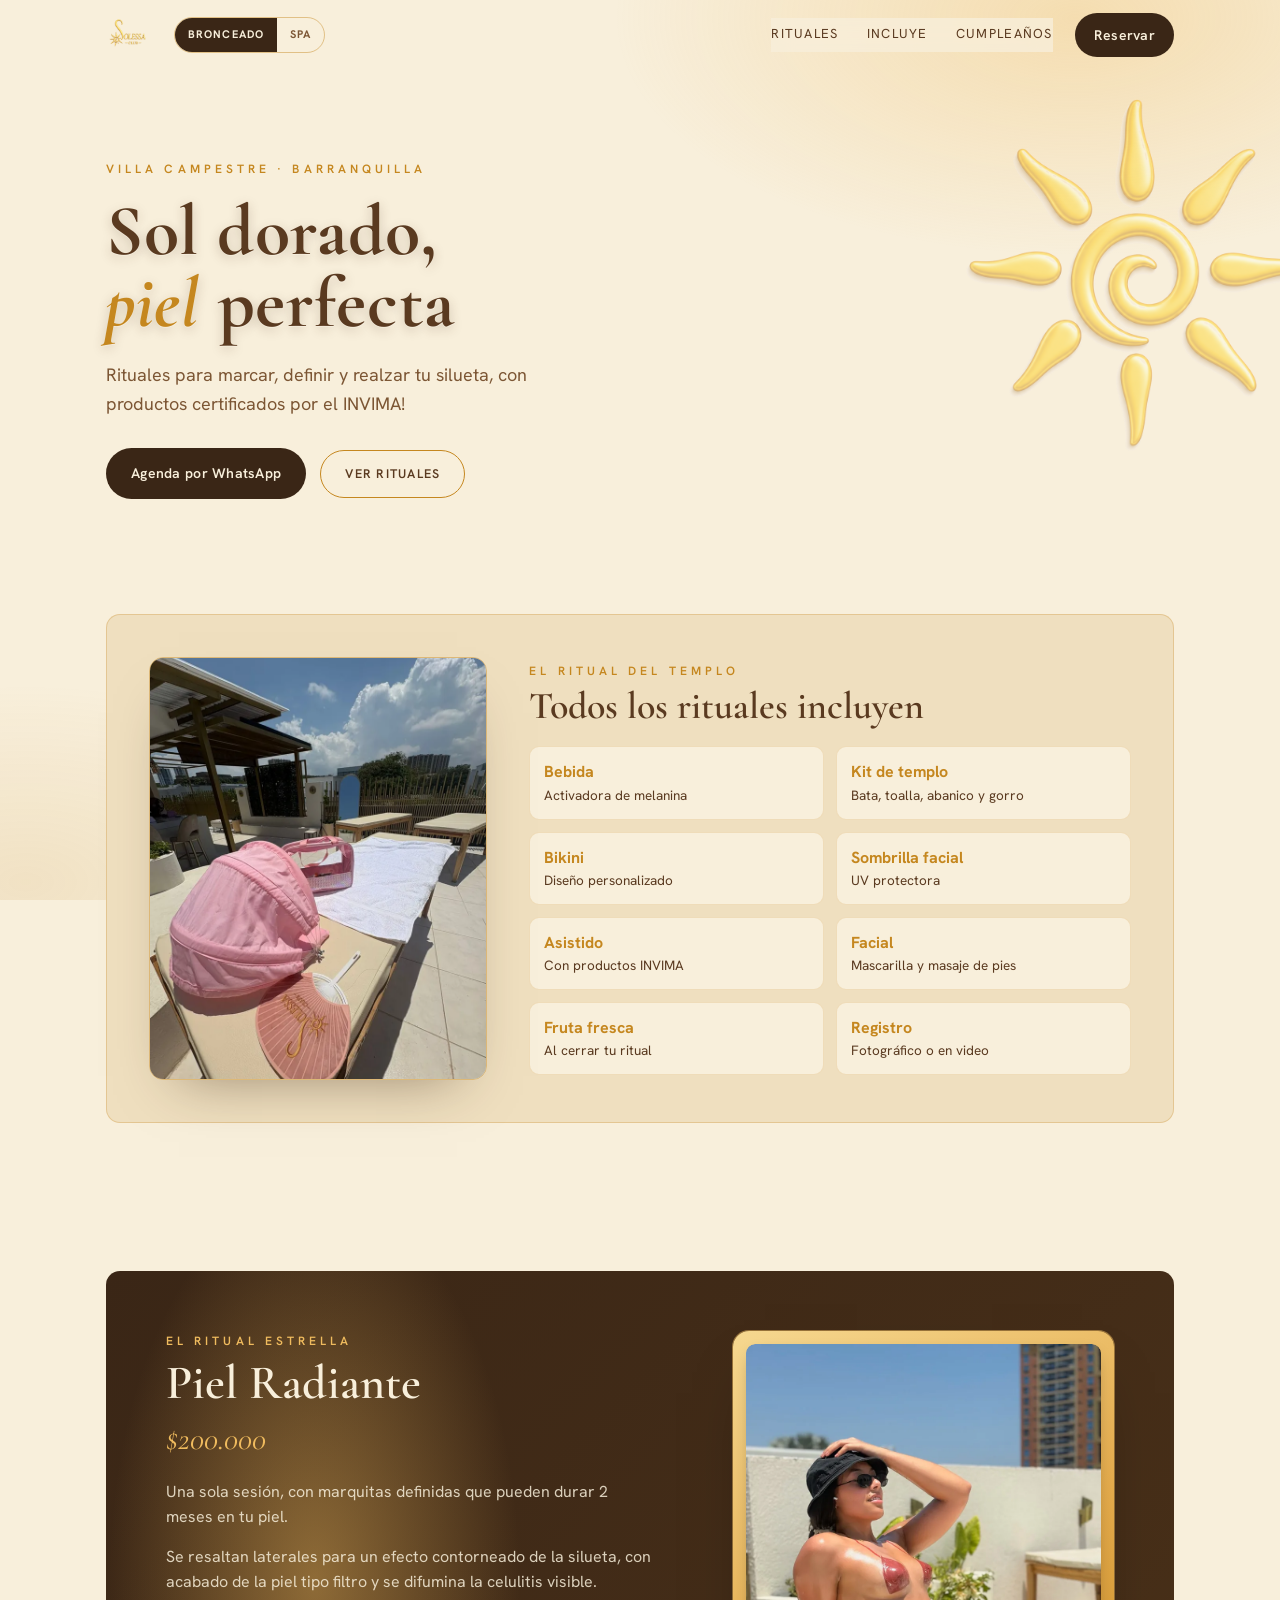
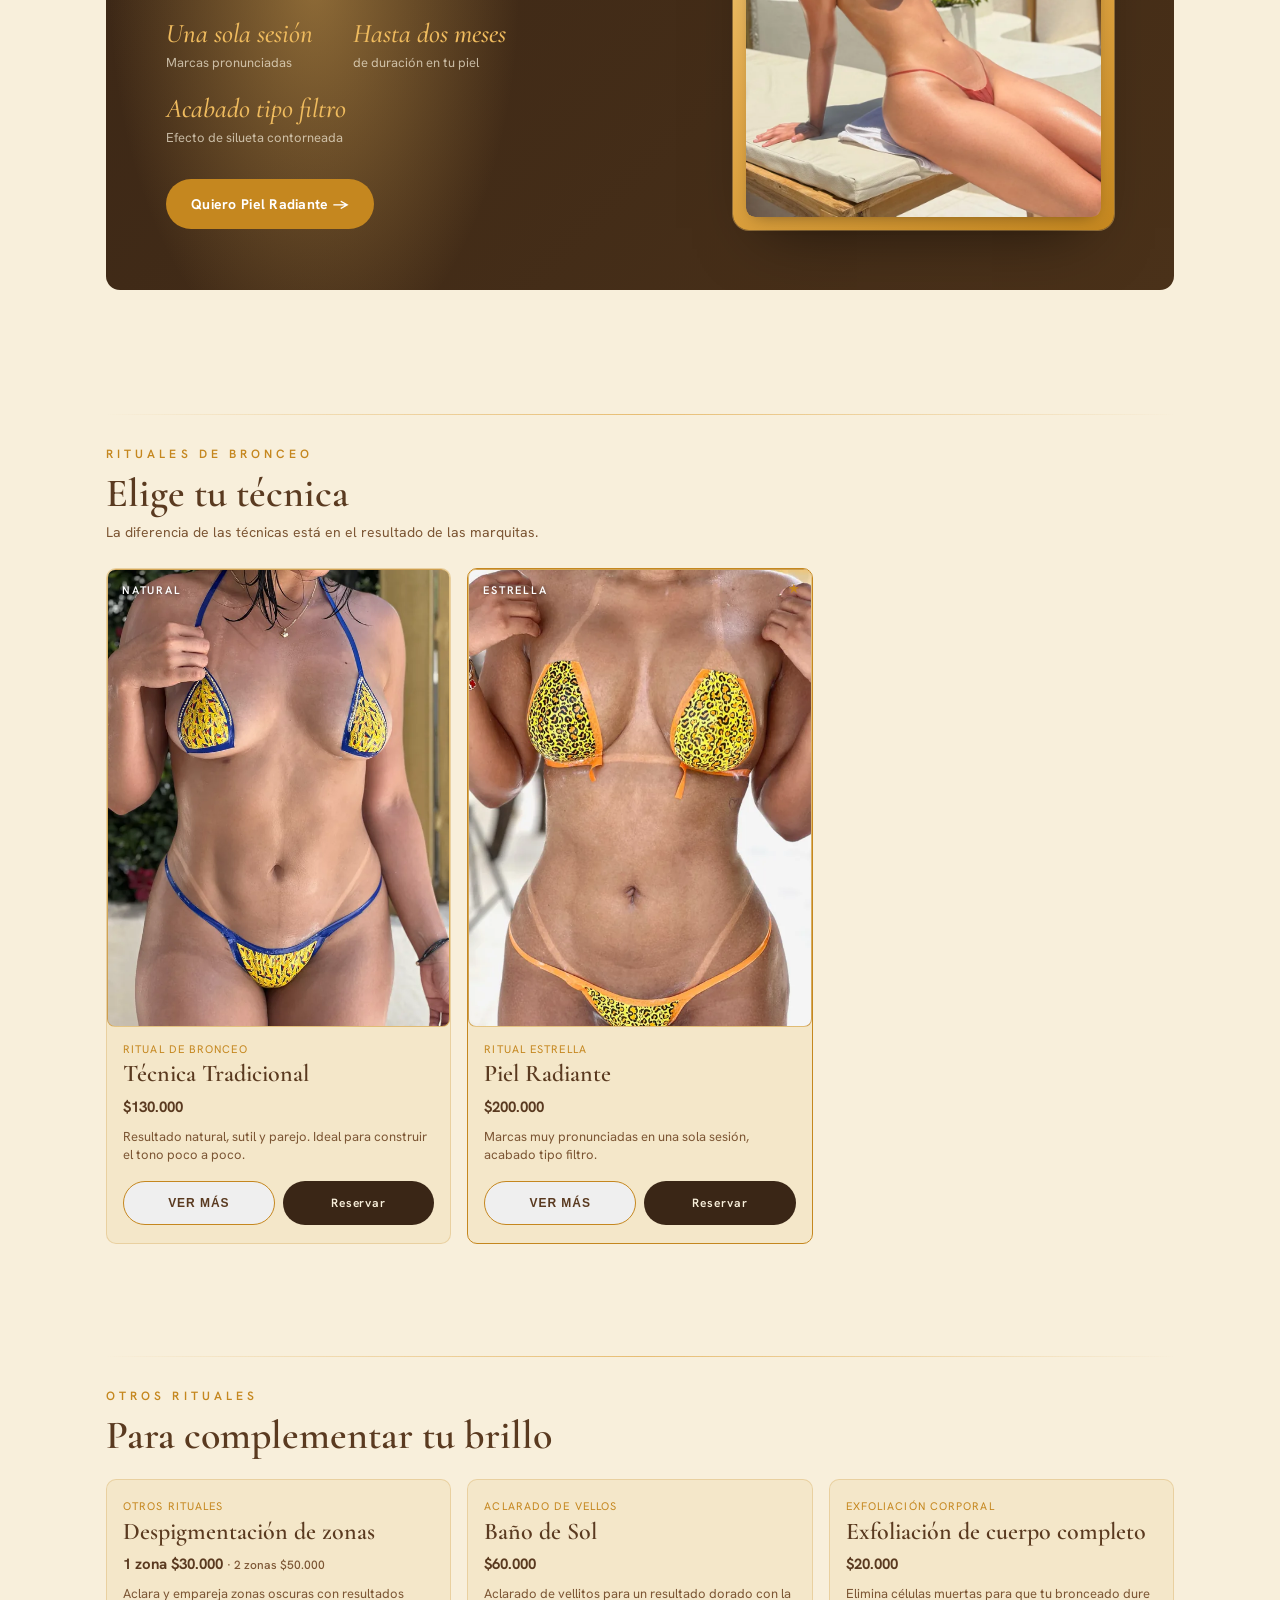
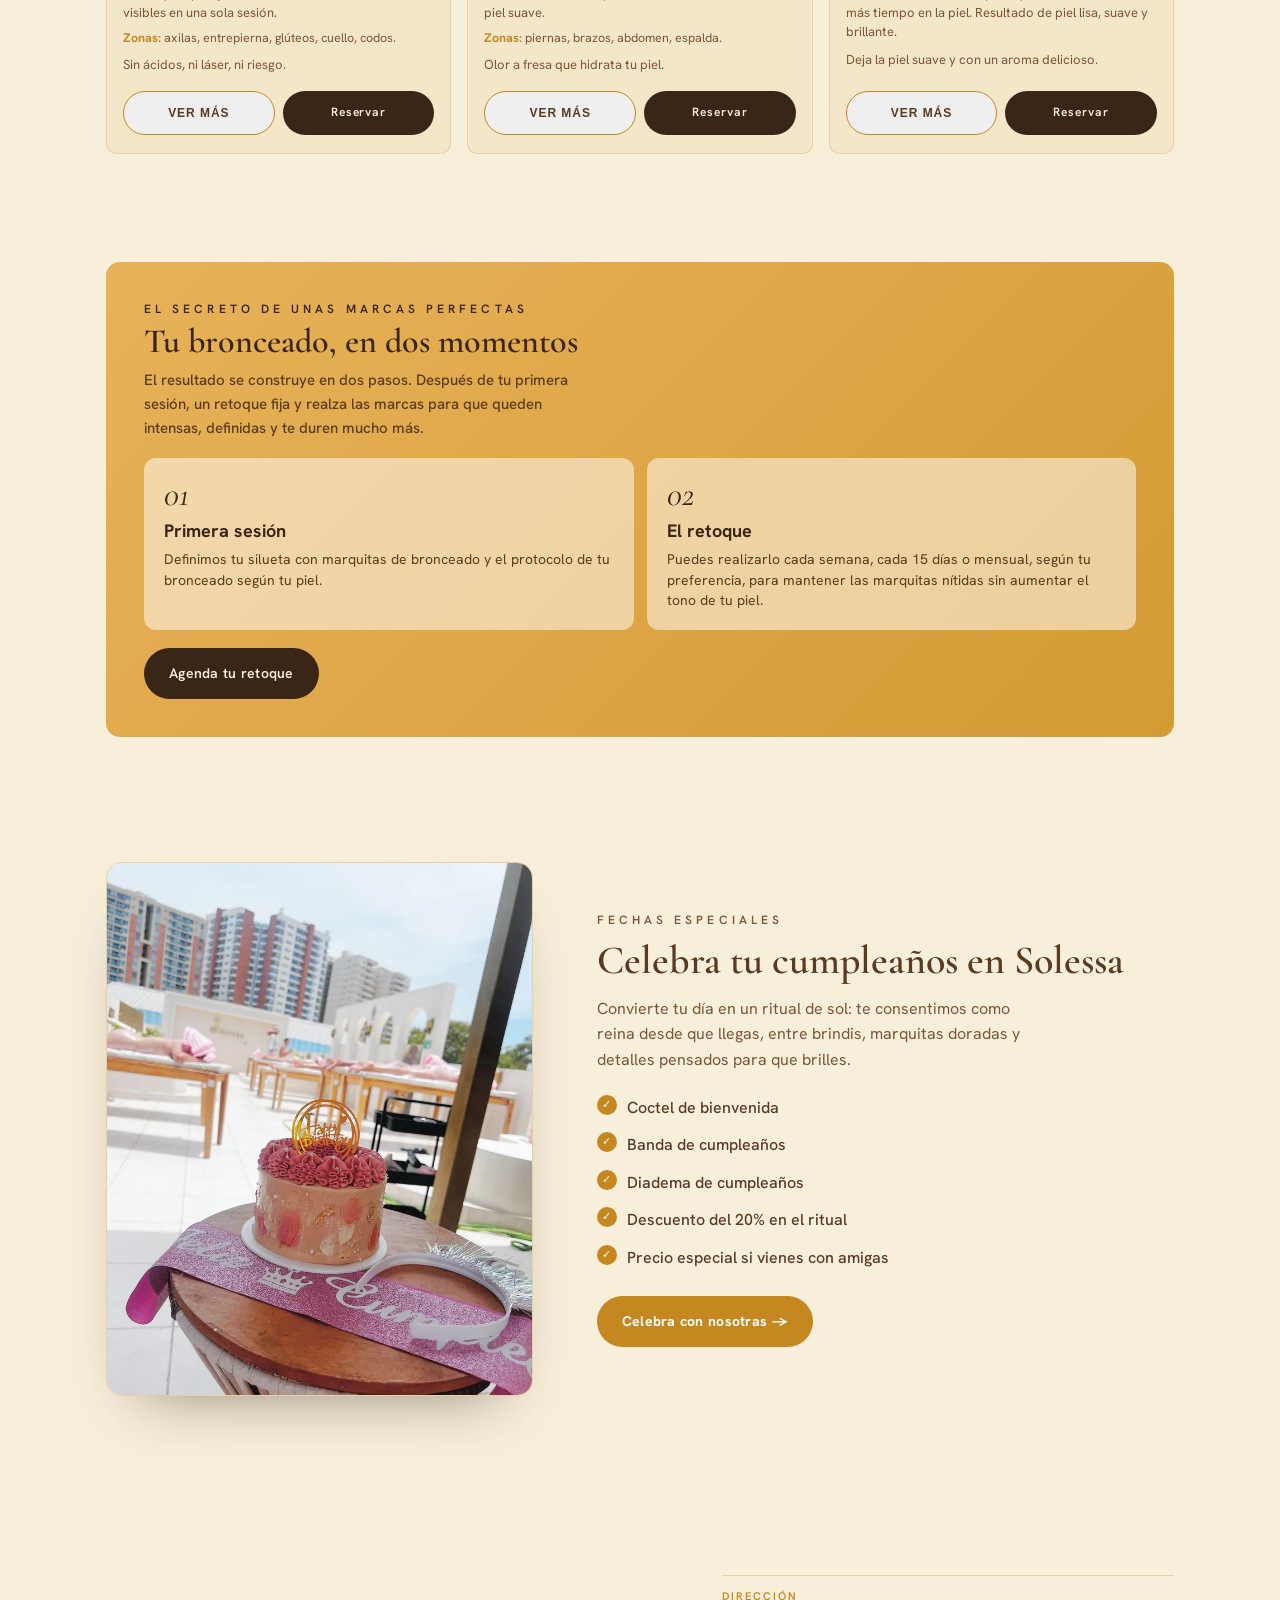
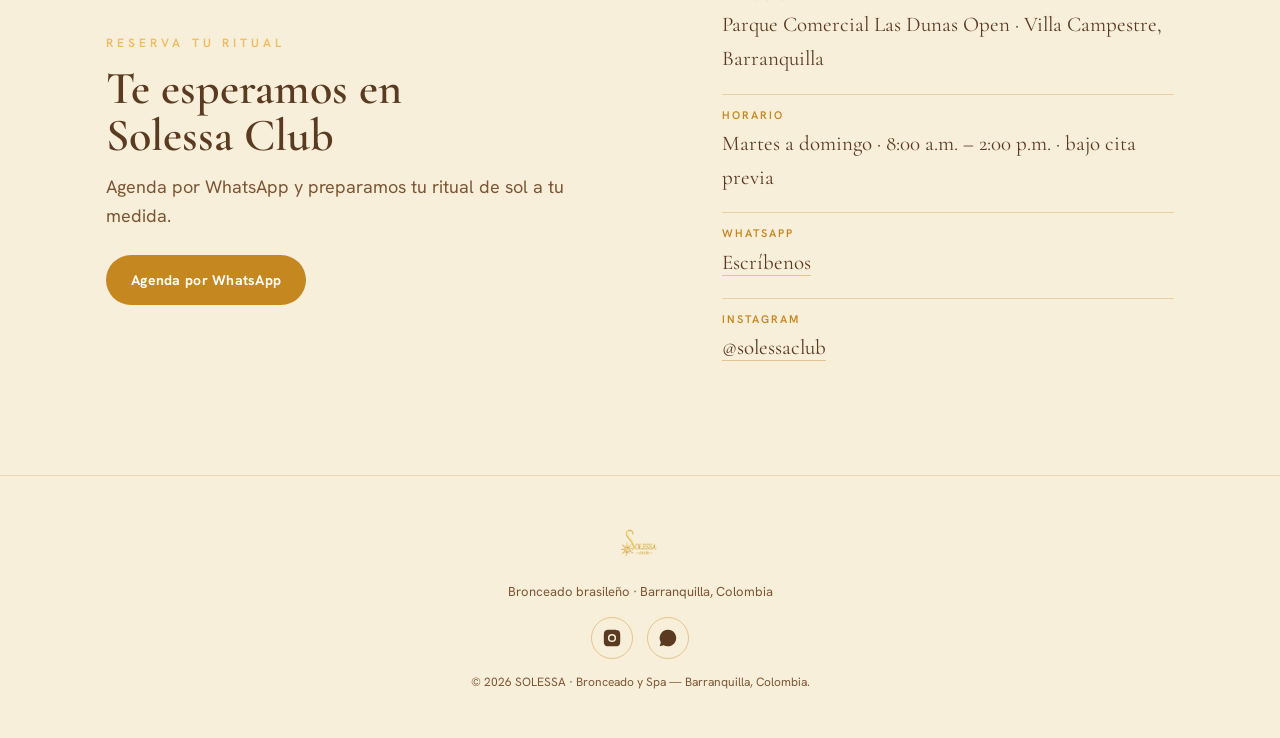
==== commit eb59ed31: "Bronceado web: quitar Técnica Avanzada, dejar solo Tradicional y Piel Radiante Co-Authored-By: Claud" ====
--- a/bronceado/index.html
+++ b/bronceado/index.html
@@ -4,7 +4,7 @@
 <meta charset="UTF-8">
 <meta name="viewport" content="width=device-width, initial-scale=1, viewport-fit=cover">
 <title>Solessa Bronceado · Bronceado brasileño en Barranquilla</title>
-<meta name="description" content="Bronceado brasileño asistido en Barranquilla. Técnica tradicional, avanzada y Piel Radiante. Productos INVIMA, ritual completo incluido.">
+<meta name="description" content="Bronceado brasileño asistido en Barranquilla. Técnica tradicional y Piel Radiante. Productos INVIMA, ritual completo incluido.">
 <meta name="theme-color" content="#F8EFDB">
 <meta name="color-scheme" content="light">
 <link rel="preconnect" href="https://fonts.googleapis.com">
@@ -176,28 +176,6 @@
           </div>
         </article>
 
-        <article class="card" data-reveal data-name="Técnica Avanzada" data-cat="Ritual de bronceo" data-price="$180.000">
-          <div class="ph ph--card">
-            <picture class="card__pic"><source srcset="assets/img/t-avanzada.webp" type="image/webp"><img src="assets/img/t-avanzada.jpg" width="640" height="854" alt="Bronceado Técnica Avanzada en Solessa" loading="lazy"></picture>
-            <span class="ph__tag">Medio</span>
-          </div>
-          <div class="card__body">
-            <small>Ritual de bronceo</small>
-            <h3>Técnica Avanzada</h3>
-            <p class="card__price">$180.000</p>
-            <p class="card__desc">Más intenso, con marquitas visibles y efecto contorneado en los laterales.</p>
-            <div class="card__actions">
-              <button class="btn btn--ghost" type="button" data-vermas>Ver más</button>
-              <a class="btn btn--wa" data-wa data-msg="Hola, quiero reservar el ritual Técnica Avanzada." href="#">Reservar</a>
-            </div>
-          </div>
-          <div class="card__detail" hidden>
-            <p>Resultado más intenso que el tradicional, con marquitas visibles. Se trabajan los laterales para un efecto contorneado.</p>
-            <div class="m-group"><h4>Con amigas</h4><ul><li>De 2 a 4 amigas <span>$165.000 c/u</span></li><li>Desde 5 amigas <span>Espacio privado + descuento</span></li></ul></div>
-            <div class="m-group"><h4>Membresía</h4><ul><li>2 sesiones <span>$350.000</span></li></ul><p class="m-note">Para usar en un mes.</p></div>
-          </div>
-        </article>
-
         <article class="card card--star" data-reveal data-name="Piel Radiante" data-cat="Ritual estrella" data-price="$200.000">
           <div class="ph ph--card">
             <picture class="card__pic"><source srcset="assets/img/t-radiante.webp" type="image/webp"><img src="assets/img/t-radiante.jpg" width="640" height="753" alt="Bronceado Piel Radiante en Solessa" loading="lazy"></picture>
--- a/bronceado/assets/css/styles.css
+++ b/bronceado/assets/css/styles.css
@@ -12,7 +12,7 @@
 html{-webkit-text-size-adjust:100%;scroll-behavior:smooth}
 @media (prefers-reduced-motion:reduce){html{scroll-behavior:auto}}
 body{background:var(--cream);color:var(--cafe);font-family:var(--ui);font-size:16px;line-height:1.6;
-  -webkit-font-smoothing:antialiased;overflow-x:hidden;-webkit-tap-highlight-color:transparent}
+  -webkit-font-smoothing:antialiased;overflow-x:clip;-webkit-tap-highlight-color:transparent}
 body::before{content:"";position:fixed;inset:0;z-index:-1;pointer-events:none;
   background:radial-gradient(60% 44% at 84% 2%,rgba(239,187,94,.34),transparent 60%),
             radial-gradient(50% 40% at 2% 98%,rgba(197,135,31,.12),transparent 55%)}
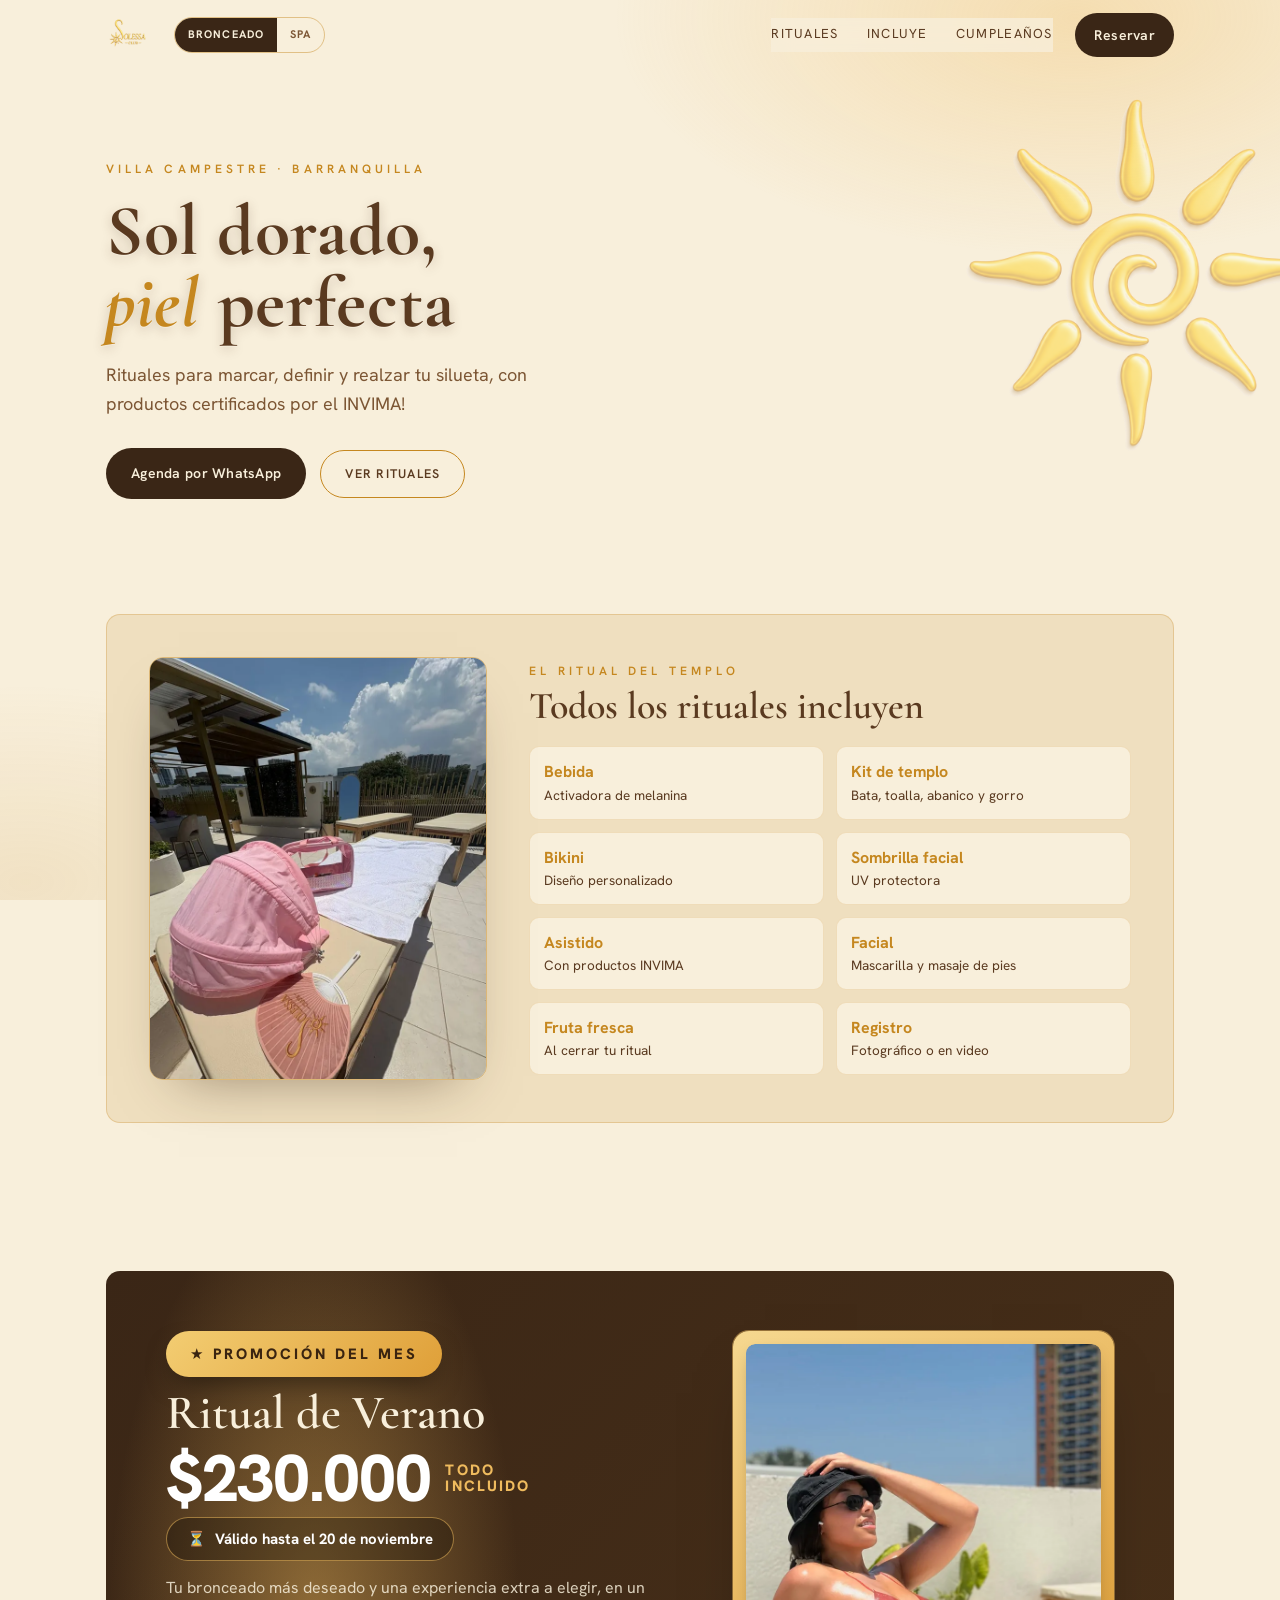
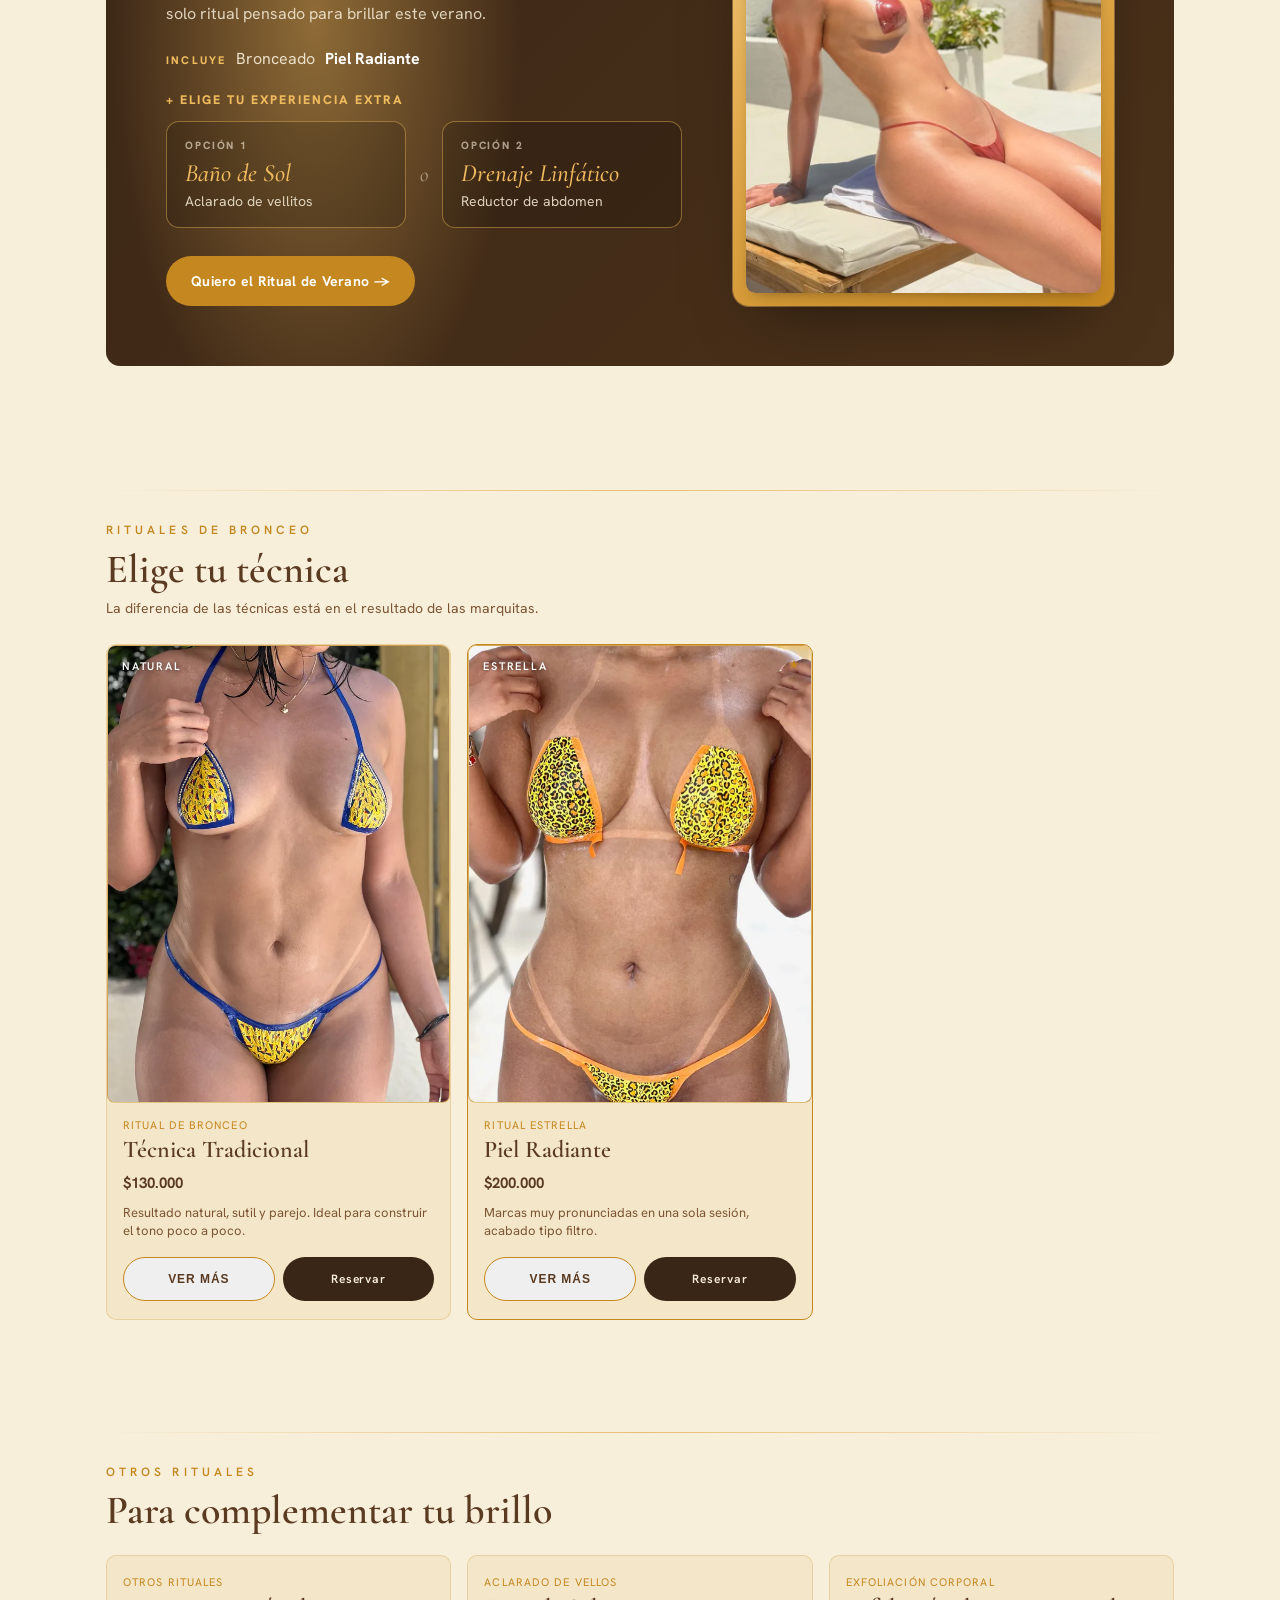
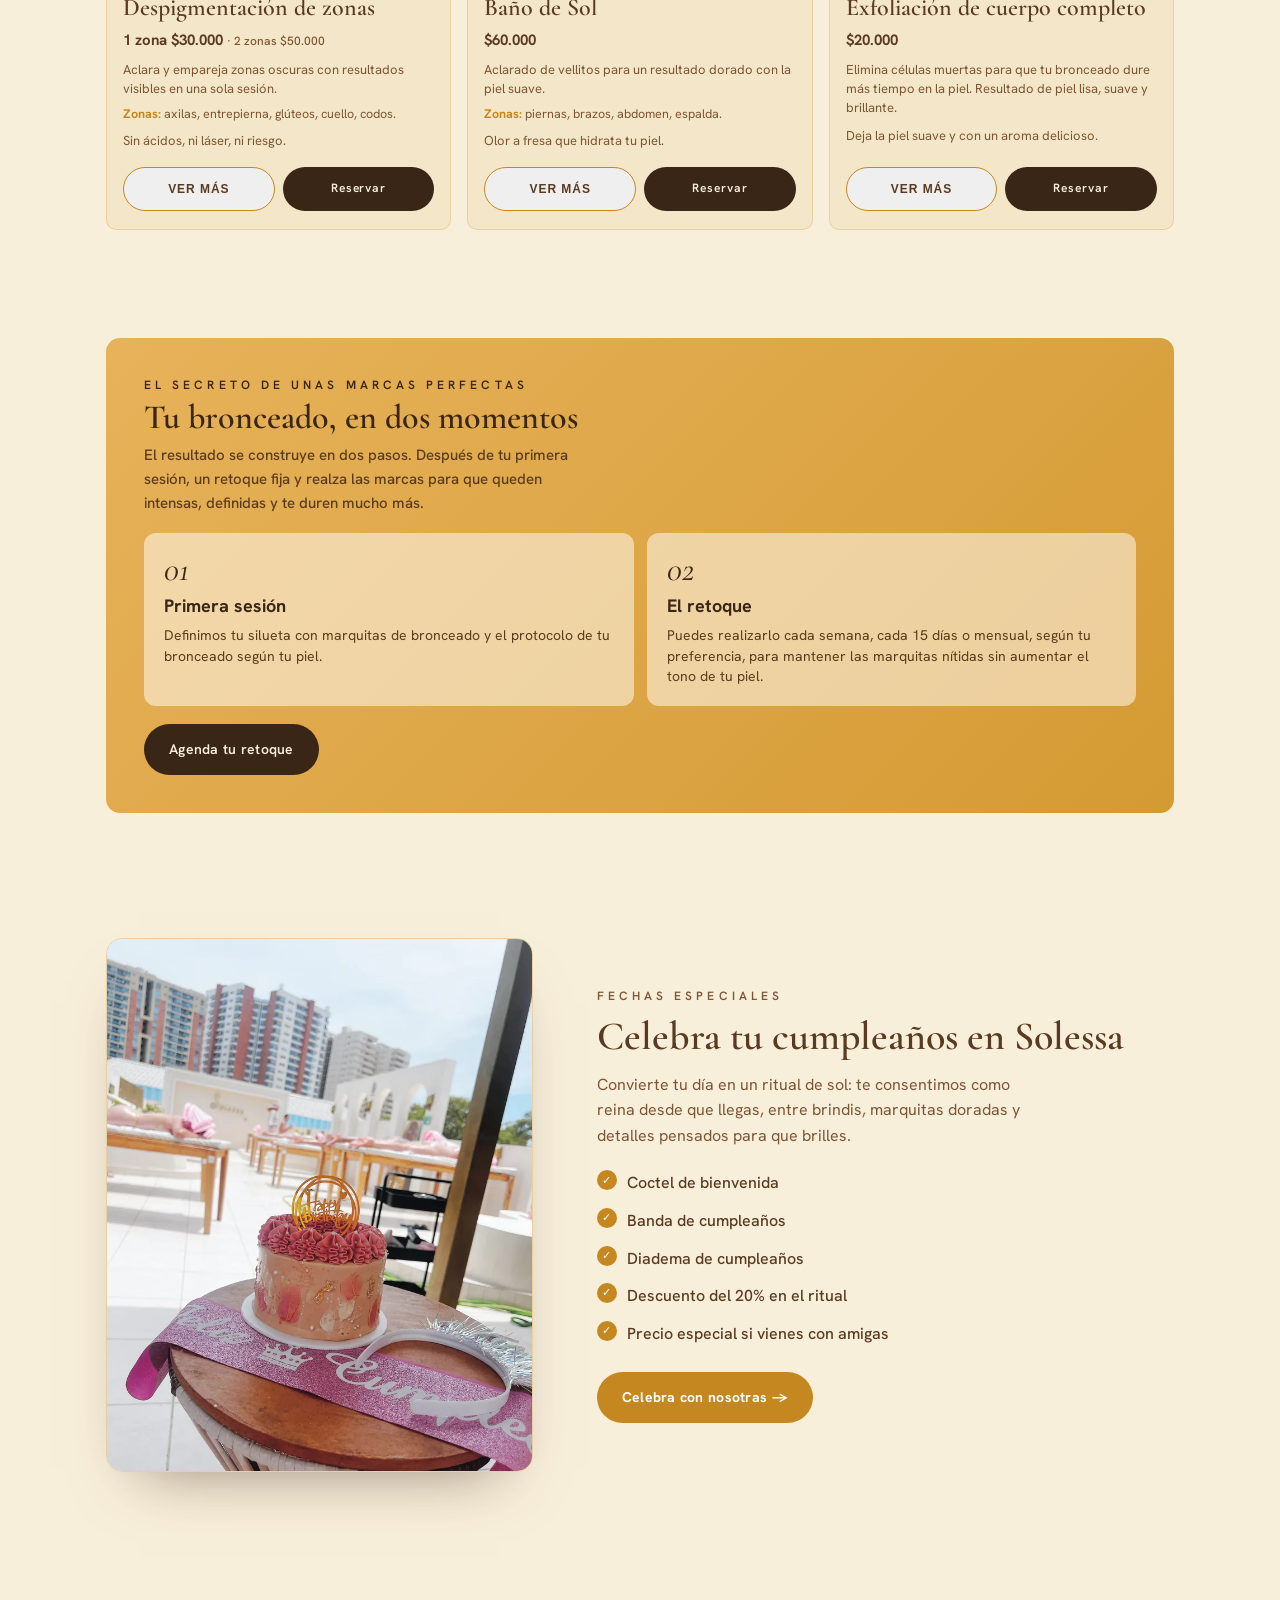
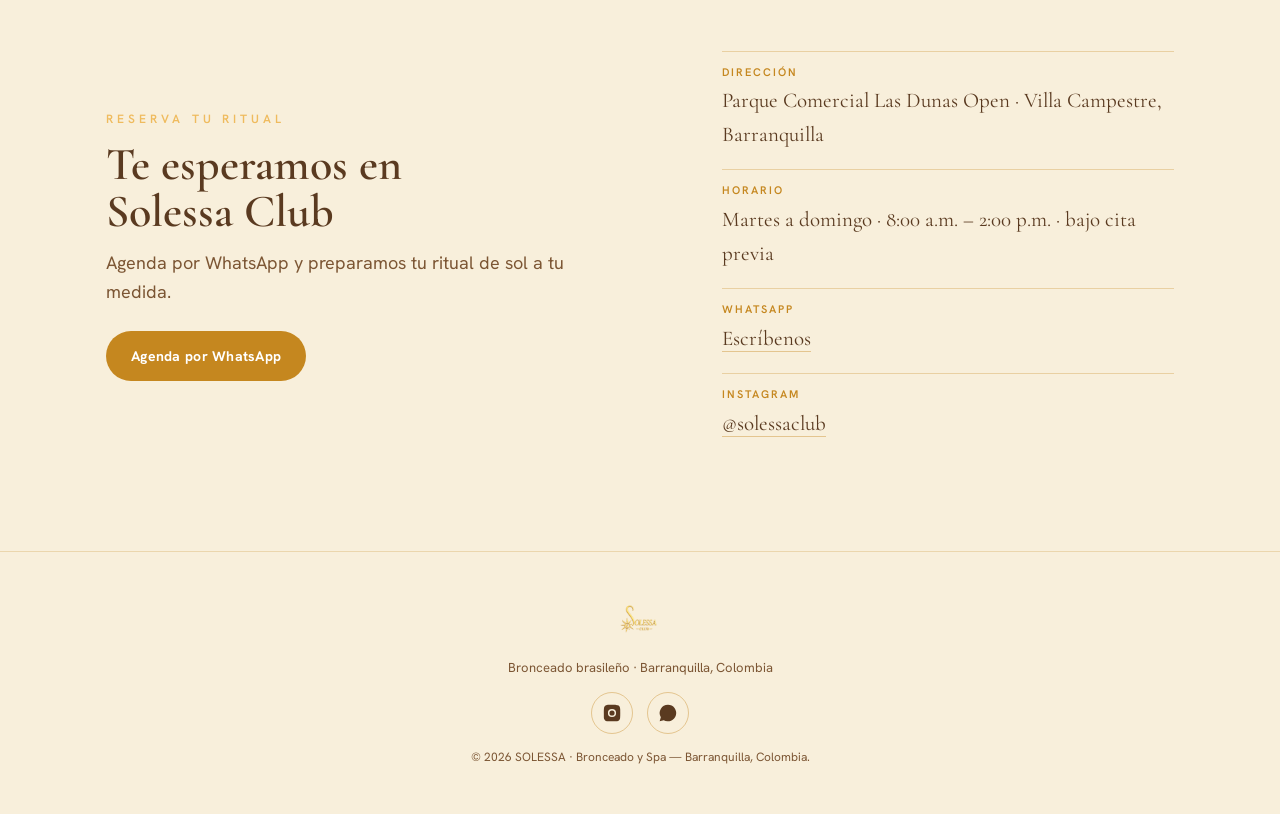
==== commit 198ceb78: "Bronceado web: sección estrella ahora es Ritual de Verano 2x1 (promo del mes) Co-Authored-By: Claude" ====
--- a/bronceado/index.html
+++ b/bronceado/index.html
@@ -24,7 +24,7 @@
 <meta name="twitter:title" content="Solessa Bronceado · Barranquilla">
 <meta name="twitter:description" content="Bronceado brasileño asistido. Piel Radiante y ritual completo.">
 <meta name="twitter:image" content="https://bronceado.solessa.com/assets/img/og.png">
-<link rel="stylesheet" href="https://fonts.googleapis.com/css2?family=Cormorant+Garamond:ital,wght@0,400;0,500;0,600;0,700;1,400;1,500&family=Hanken+Grotesk:wght@400;500;600;700&display=swap">
+<link rel="stylesheet" href="https://fonts.googleapis.com/css2?family=Cormorant+Garamond:ital,wght@0,400;0,500;0,600;0,700;1,400;1,500&family=Hanken+Grotesk:wght@400;500;600;700;800&display=swap">
 <link rel="stylesheet" href="assets/css/styles.css">
 </head>
 <body>
@@ -122,17 +122,22 @@
       <div class="star__card" data-reveal>
         <div class="star__glow" aria-hidden="true"></div>
         <div class="star__body">
-          <p class="eyebrow eyebrow--sun">El ritual estrella</p>
-          <h2 class="star__title">Piel Radiante</h2>
-          <p class="star__price">$200.000</p>
-          <p class="star__lede">Una sola sesión, con marquitas definidas que pueden durar 2 meses en tu piel.</p>
-          <p class="star__lede">Se resaltan laterales para un efecto contorneado de la silueta, con acabado de la piel tipo filtro y se difumina la celulitis visible.</p>
-          <ul class="star__points">
-            <li><b>Una sola sesión</b><span>Marcas pronunciadas</span></li>
-            <li><b>Hasta dos meses</b><span>de duración en tu piel</span></li>
-            <li><b>Acabado tipo filtro</b><span>Efecto de silueta contorneada</span></li>
-          </ul>
-          <a class="btn btn--gold" data-wa data-msg="Hola, quiero agendar el ritual Piel Radiante." href="#">Quiero Piel Radiante →</a>
+          <span class="star__badge">★ Promoción del mes</span>
+          <h2 class="star__title">Ritual de Verano</h2>
+          <div class="star__pricerow">
+            <span class="star__amount">$230.000</span>
+            <span class="star__amount-lbl">todo<br>incluido</span>
+          </div>
+          <span class="star__valid">Válido hasta el 20 de noviembre</span>
+          <p class="star__lede">Tu bronceado más deseado y una experiencia extra a elegir, en un solo ritual pensado para brillar este verano.</p>
+          <div class="star__includes"><span class="k">Incluye</span> Bronceado <b>Piel Radiante</b></div>
+          <p class="star__choose-label">+ Elige tu experiencia extra</p>
+          <div class="star__choose">
+            <div class="opt"><span class="ok">Opción 1</span><b>Baño de Sol</b><span class="od">Aclarado de vellitos</span></div>
+            <div class="oor">o</div>
+            <div class="opt"><span class="ok">Opción 2</span><b>Drenaje Linfático</b><span class="od">Reductor de abdomen</span></div>
+          </div>
+          <a class="btn btn--gold" data-wa data-msg="Hola, quiero el Ritual de Verano (Piel Radiante + experiencia extra)." href="#">Quiero el Ritual de Verano →</a>
         </div>
         <div class="star__photo">
           <picture>
--- a/bronceado/assets/css/styles.css
+++ b/bronceado/assets/css/styles.css
@@ -128,6 +128,29 @@
 .star__points li{max-width:210px}
 .star__points b{display:block;font-family:var(--display);font-weight:500;font-style:italic;font-size:clamp(21px,2.5vw,27px);color:var(--sun);line-height:1.08}
 .star__points span{display:block;font-size:13px;color:rgba(248,239,219,.7);margin-top:5px}
+
+/* Ritual de Verano — badge, precio, vigencia */
+.star__badge{display:inline-flex;align-items:center;gap:8px;background:linear-gradient(135deg,#F3CD72,#DF9F38);color:#3a2410;
+  font-size:15px;letter-spacing:.2em;text-transform:uppercase;font-weight:800;padding:11px 24px;border-radius:999px;
+  box-shadow:0 12px 28px -10px rgba(0,0,0,.55);margin-bottom:4px}
+.star__pricerow{display:flex;align-items:center;gap:15px;margin:14px 0 12px}
+.star__amount{font-family:var(--ui);font-weight:800;font-size:clamp(46px,6.6vw,66px);color:#fff;line-height:.82;letter-spacing:-.02em}
+.star__amount-lbl{font-size:15px;line-height:1.08;letter-spacing:.14em;text-transform:uppercase;color:var(--sun);font-weight:800}
+.star__valid{display:inline-flex;align-items:center;gap:9px;font-size:15px;color:#fff;font-weight:700;
+  background:rgba(0,0,0,.28);border:1px solid rgba(239,187,94,.55);border-radius:999px;padding:9px 20px}
+.star__valid::before{content:"⏳";font-size:15px}
+
+/* Ritual de Verano — incluye + elige */
+.star__includes{display:flex;align-items:baseline;gap:10px;margin:20px 0 2px;font-size:16px;color:rgba(248,239,219,.9)}
+.star__includes .k{font-size:11px;letter-spacing:.2em;text-transform:uppercase;color:var(--sun);font-weight:800;flex:none}
+.star__includes b{color:#fff;font-weight:700}
+.star__choose-label{font-size:12.5px;letter-spacing:.16em;text-transform:uppercase;color:var(--sun);font-weight:800;margin:18px 0 11px}
+.star__choose{display:flex;align-items:stretch;gap:14px;margin-bottom:28px;max-width:600px}
+.star__choose .opt{flex:1;border:1px solid rgba(239,187,94,.45);border-radius:13px;padding:15px 18px;background:rgba(0,0,0,.16)}
+.star__choose .opt .ok{display:block;font-size:10.5px;letter-spacing:.18em;text-transform:uppercase;color:rgba(248,239,219,.6);font-weight:800;margin-bottom:6px}
+.star__choose .opt b{display:block;font-family:var(--display);font-style:italic;font-weight:500;font-size:clamp(21px,2.4vw,25px);color:var(--sun);line-height:1.04}
+.star__choose .opt .od{display:block;font-size:14px;color:rgba(248,239,219,.85);margin-top:4px}
+.star__choose .oor{align-self:center;font-family:var(--display);font-style:italic;font-size:21px;color:rgba(248,239,219,.55);flex:none}
 @media (max-width:820px){
   .star{padding:24px 0}
   .star__card{grid-template-columns:1fr 108px;gap:12px;padding:14px;align-items:center}
@@ -136,6 +159,21 @@
   .star__price{font-size:16px}
   .star__lede{font-size:11.5px;margin-top:5px;line-height:1.38}
   .star__points{display:none}
+  .star__badge{font-size:8.5px;padding:5px 12px;letter-spacing:.14em;gap:5px}
+  .star__pricerow{gap:8px;margin:5px 0 6px}
+  .star__amount{font-size:28px}
+  .star__amount-lbl{font-size:8.5px}
+  .star__valid{font-size:9px;padding:4px 10px;gap:5px}
+  .star__valid::before{font-size:9px}
+  .star__includes{font-size:11.5px;margin:7px 0 0;gap:6px}
+  .star__includes .k{font-size:8px;letter-spacing:.16em}
+  .star__choose-label{font-size:9px;margin:8px 0 5px}
+  .star__choose{flex-direction:column;gap:6px;margin-bottom:8px}
+  .star__choose .opt{padding:7px 9px;border-radius:8px}
+  .star__choose .opt .ok{font-size:8px;margin-bottom:2px}
+  .star__choose .opt b{font-size:14px}
+  .star__choose .opt .od{font-size:10.5px}
+  .star__choose .oor{display:none}
   .star__card .btn{margin-top:11px;padding:9px 12px;font-size:11px}
   .star__photo{min-height:0;aspect-ratio:3/4;max-width:108px;padding:5px;border-radius:10px;align-self:center}
   .star__photo picture,.star__photo img{border-radius:6px}
